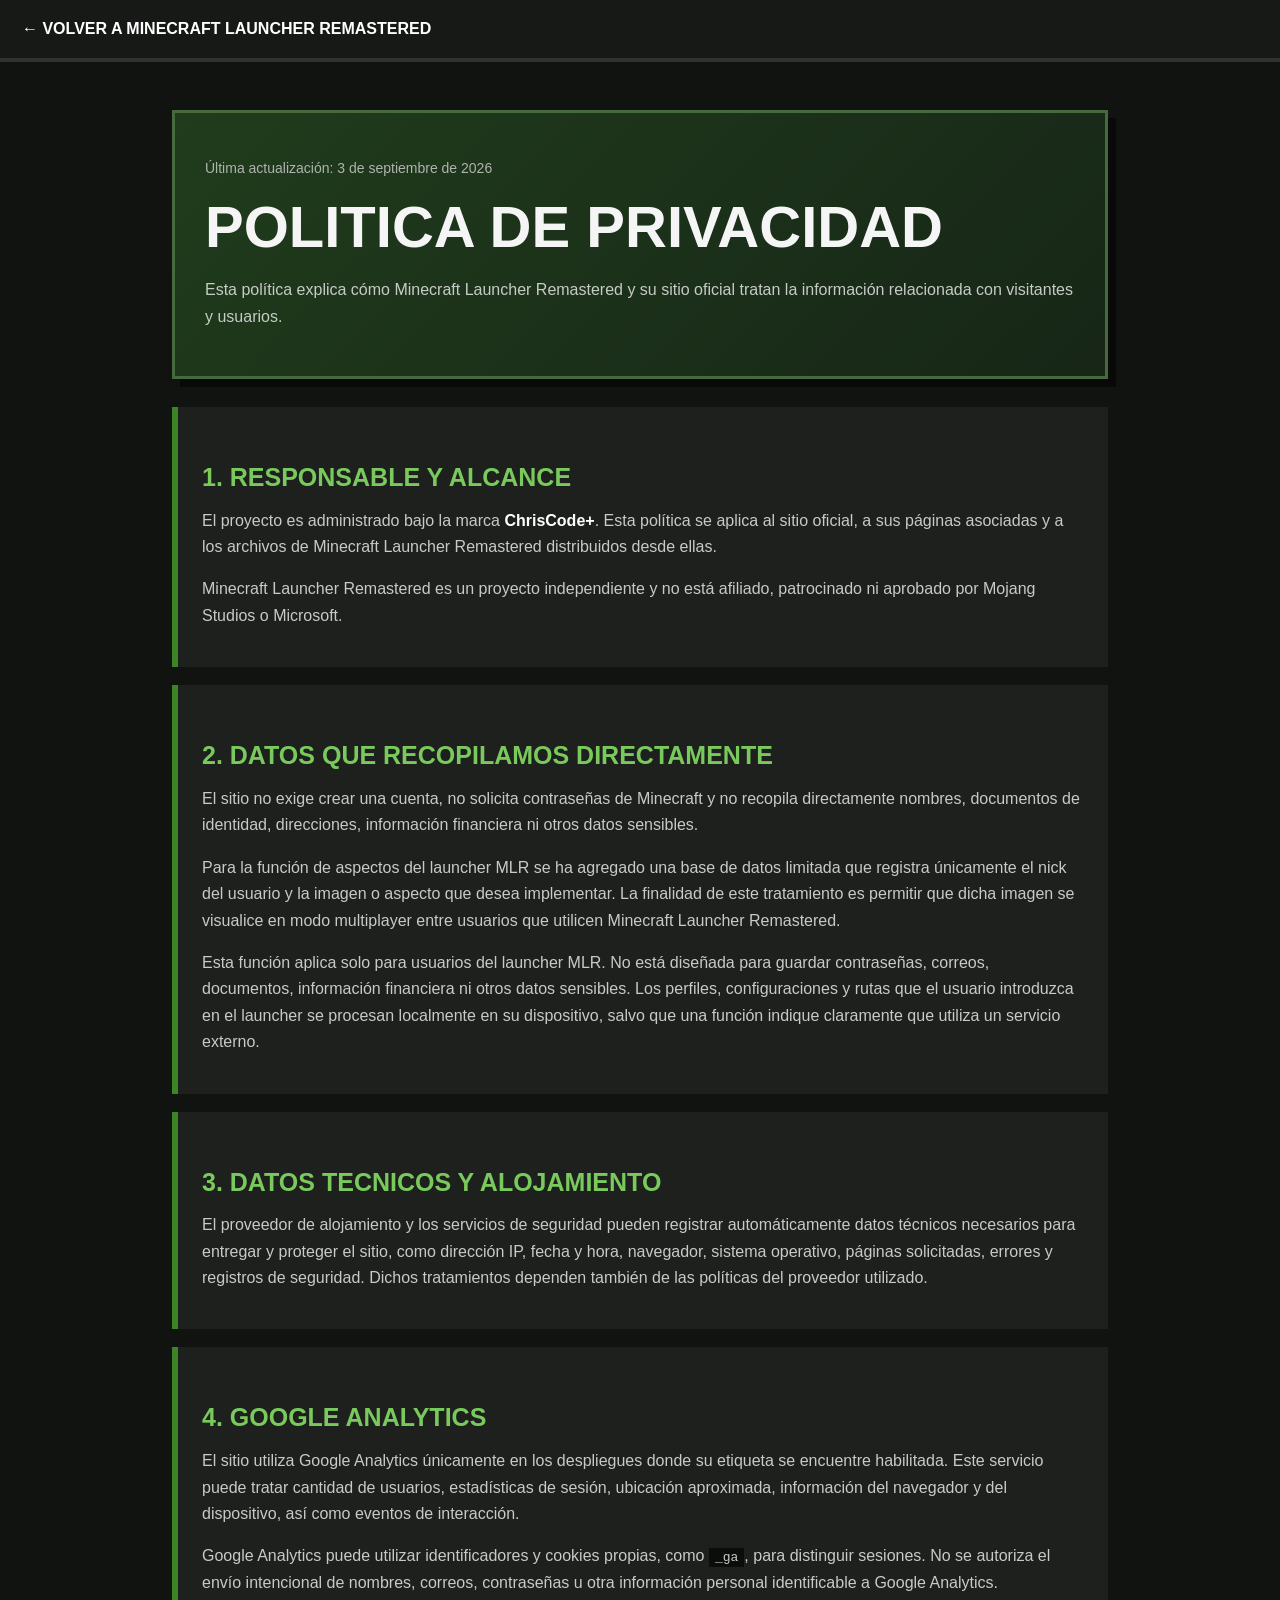
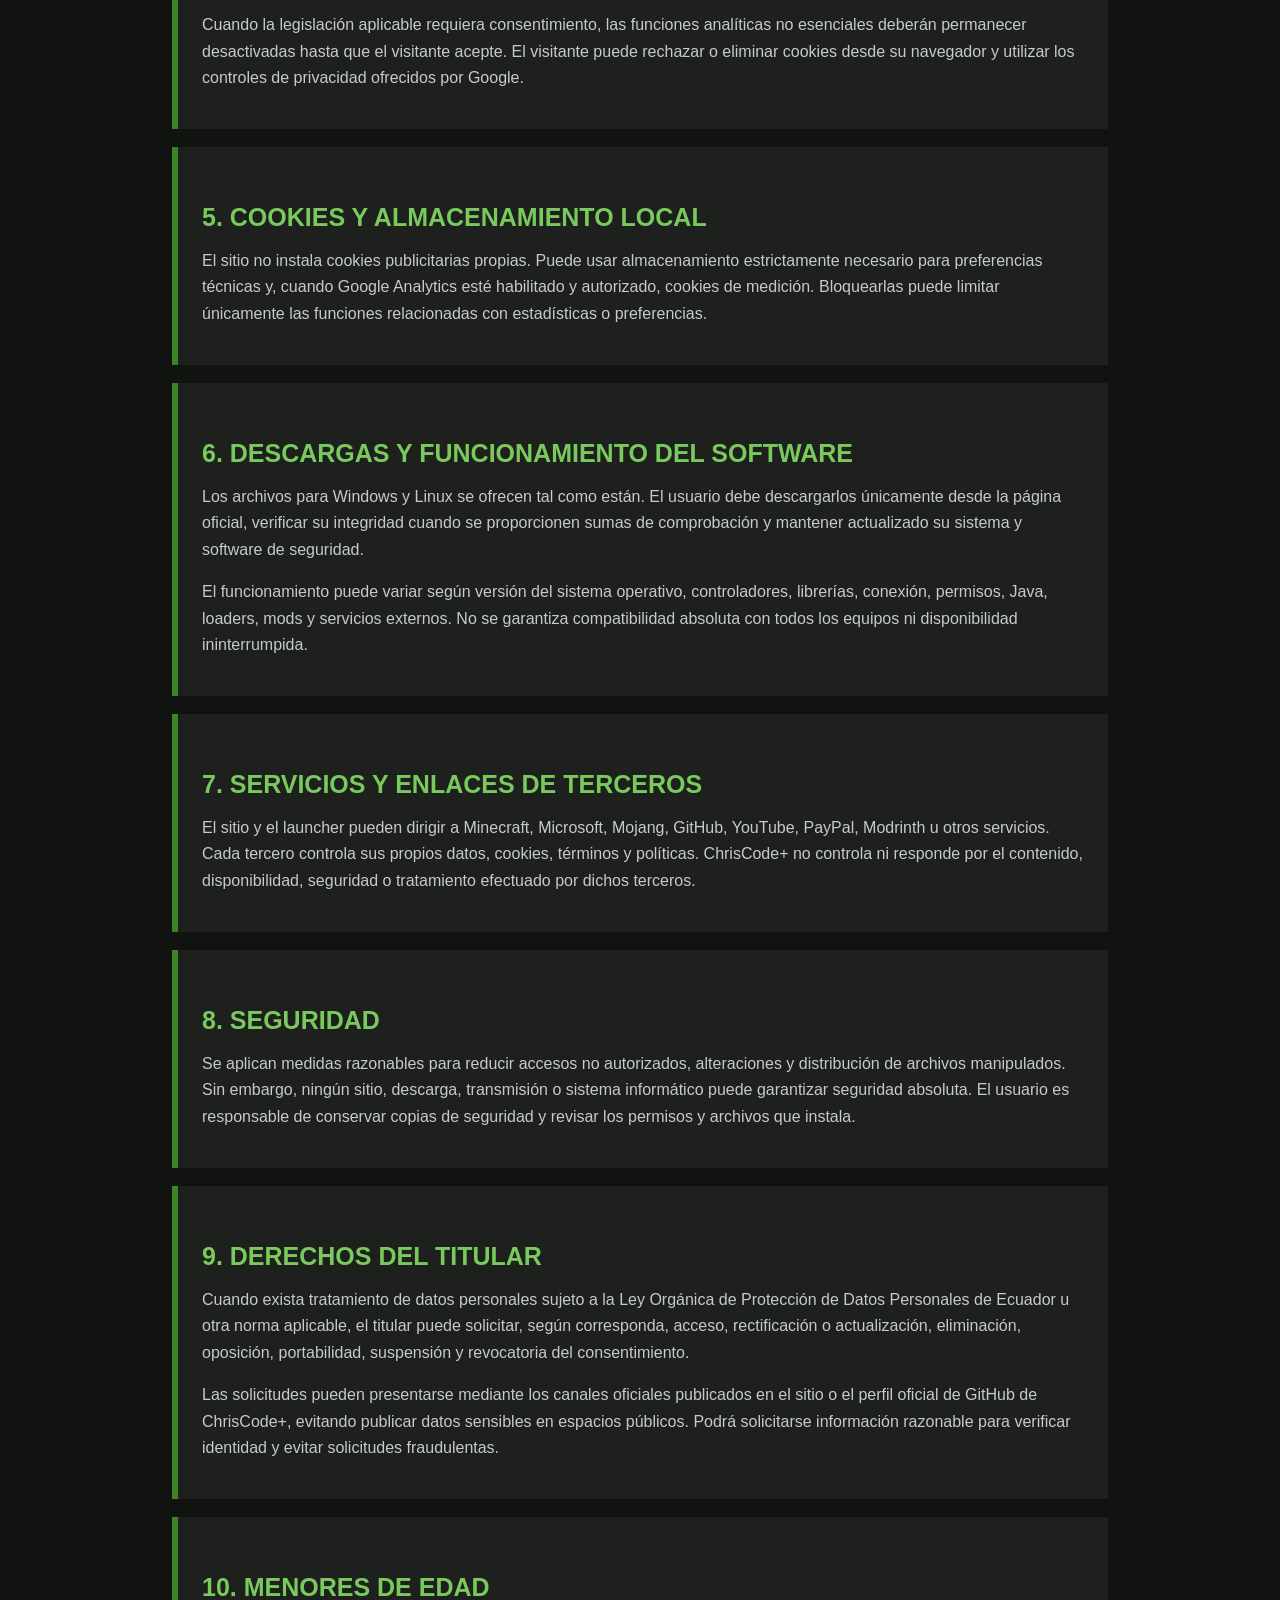
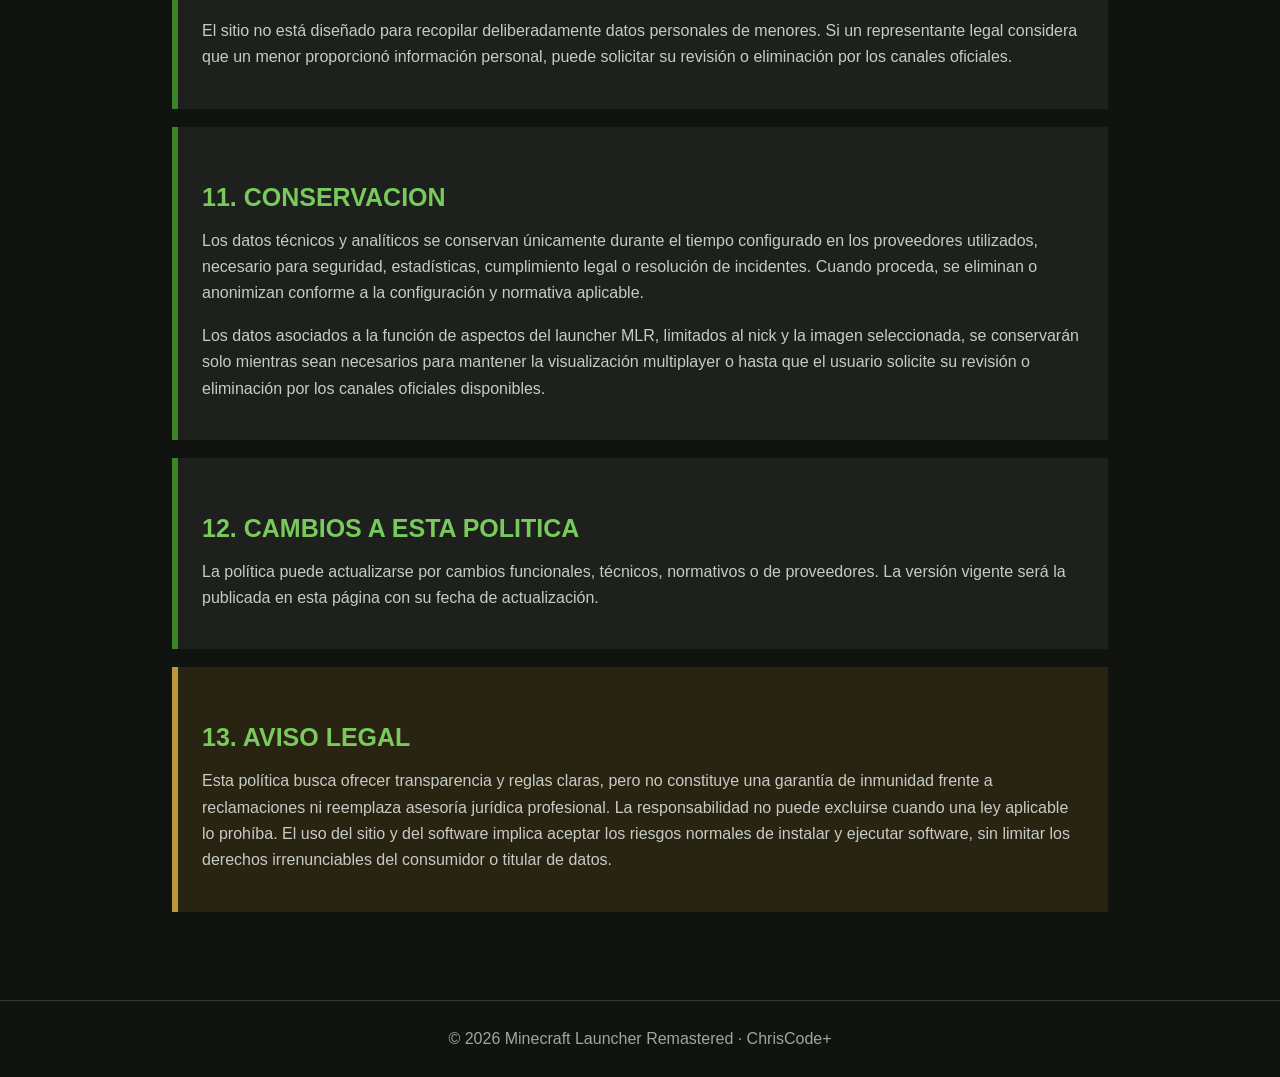
==== politica-privacidad.html @ 3b5d518c "1" ====
<!doctype html>
<html lang="es">
<head>
  <meta charset="utf-8">
  <meta name="viewport" content="width=device-width,initial-scale=1">
  <meta name="theme-color" content="#202120">
  <title>Política de Privacidad | Minecraft Launcher Remastered</title>
  <style>
    :root{--green:#3c8527;--green2:#52a535;--black:#111311;--panel:#1d201d;--text:#f5f5f5;--muted:#c7cbc7}
    *{box-sizing:border-box}
    body{margin:0;background:#111311;color:var(--text);font-family:Arial,Helvetica,sans-serif;line-height:1.65}
    header{position:sticky;top:0;z-index:2;background:#171917;border-bottom:4px solid #2f332f;padding:16px 22px}
    header a{color:#fff;text-decoration:none;font-weight:700}
    main{max-width:980px;margin:0 auto;padding:48px 22px 70px}
    .hero{background:linear-gradient(135deg,#203c1c,#172617);border:3px solid #466a3d;box-shadow:8px 8px 0 #080908;padding:30px;margin-bottom:28px}
    h1,h2{font-family:Arial,Helvetica,sans-serif;line-height:1.15}
    h1{margin:0 0 12px;font-size:clamp(32px,6vw,58px)}
    h2{margin:34px 0 10px;color:#79c95d;font-size:25px}
    p,li{color:var(--muted)}
    strong{color:#fff}
    section{background:var(--panel);border-left:6px solid var(--green);padding:22px 24px;margin:18px 0}
    a{color:#83d967}
    code{background:#0b0d0b;padding:2px 6px}
    .notice{border-color:#b99a38;background:#292412}
    .date{color:#aeb4ae;font-size:14px}
    footer{padding:25px;text-align:center;border-top:1px solid #363a36;color:#9fa59f}
  </style>
</head>
<body>
<header><a href="index.html">← VOLVER A MINECRAFT LAUNCHER REMASTERED</a></header>
<main>
  <div class="hero">
    <p class="date">Última actualización: 3 de septiembre de 2026</p>
    <h1>POLITICA DE PRIVACIDAD</h1>
    <p>Esta política explica cómo Minecraft Launcher Remastered y su sitio oficial tratan la información relacionada con visitantes y usuarios.</p>
  </div>

  <section>
    <h2>1. RESPONSABLE Y ALCANCE</h2>
    <p>El proyecto es administrado bajo la marca <strong>ChrisCode+</strong>. Esta política se aplica al sitio oficial, a sus páginas asociadas y a los archivos de Minecraft Launcher Remastered distribuidos desde ellas.</p>
    <p>Minecraft Launcher Remastered es un proyecto independiente y no está afiliado, patrocinado ni aprobado por Mojang Studios o Microsoft.</p>
  </section>

  <section>
    <h2>2. DATOS QUE RECOPILAMOS DIRECTAMENTE</h2>
    <p>El sitio no exige crear una cuenta, no solicita contraseñas de Minecraft y no recopila directamente nombres, documentos de identidad, direcciones, información financiera ni otros datos sensibles.</p>
    <p>Para la función de aspectos del launcher MLR se ha agregado una base de datos limitada que registra únicamente el nick del usuario y la imagen o aspecto que desea implementar. La finalidad de este tratamiento es permitir que dicha imagen se visualice en modo multiplayer entre usuarios que utilicen Minecraft Launcher Remastered.</p>
    <p>Esta función aplica solo para usuarios del launcher MLR. No está diseñada para guardar contraseñas, correos, documentos, información financiera ni otros datos sensibles. Los perfiles, configuraciones y rutas que el usuario introduzca en el launcher se procesan localmente en su dispositivo, salvo que una función indique claramente que utiliza un servicio externo.</p>
  </section>

  <section>
    <h2>3. DATOS TECNICOS Y ALOJAMIENTO</h2>
    <p>El proveedor de alojamiento y los servicios de seguridad pueden registrar automáticamente datos técnicos necesarios para entregar y proteger el sitio, como dirección IP, fecha y hora, navegador, sistema operativo, páginas solicitadas, errores y registros de seguridad. Dichos tratamientos dependen también de las políticas del proveedor utilizado.</p>
  </section>

  <section>
    <h2>4. GOOGLE ANALYTICS</h2>
    <p>El sitio utiliza Google Analytics únicamente en los despliegues donde su etiqueta se encuentre habilitada. Este servicio puede tratar cantidad de usuarios, estadísticas de sesión, ubicación aproximada, información del navegador y del dispositivo, así como eventos de interacción.</p>
    <p>Google Analytics puede utilizar identificadores y cookies propias, como <code>_ga</code>, para distinguir sesiones. No se autoriza el envío intencional de nombres, correos, contraseñas u otra información personal identificable a Google Analytics.</p>
    <p>Cuando la legislación aplicable requiera consentimiento, las funciones analíticas no esenciales deberán permanecer desactivadas hasta que el visitante acepte. El visitante puede rechazar o eliminar cookies desde su navegador y utilizar los controles de privacidad ofrecidos por Google.</p>
  </section>

  <section>
    <h2>5. COOKIES Y ALMACENAMIENTO LOCAL</h2>
    <p>El sitio no instala cookies publicitarias propias. Puede usar almacenamiento estrictamente necesario para preferencias técnicas y, cuando Google Analytics esté habilitado y autorizado, cookies de medición. Bloquearlas puede limitar únicamente las funciones relacionadas con estadísticas o preferencias.</p>
  </section>

  <section>
    <h2>6. DESCARGAS Y FUNCIONAMIENTO DEL SOFTWARE</h2>
    <p>Los archivos para Windows y Linux se ofrecen tal como están. El usuario debe descargarlos únicamente desde la página oficial, verificar su integridad cuando se proporcionen sumas de comprobación y mantener actualizado su sistema y software de seguridad.</p>
    <p>El funcionamiento puede variar según versión del sistema operativo, controladores, librerías, conexión, permisos, Java, loaders, mods y servicios externos. No se garantiza compatibilidad absoluta con todos los equipos ni disponibilidad ininterrumpida.</p>
  </section>

  <section>
    <h2>7. SERVICIOS Y ENLACES DE TERCEROS</h2>
    <p>El sitio y el launcher pueden dirigir a Minecraft, Microsoft, Mojang, GitHub, YouTube, PayPal, Modrinth u otros servicios. Cada tercero controla sus propios datos, cookies, términos y políticas. ChrisCode+ no controla ni responde por el contenido, disponibilidad, seguridad o tratamiento efectuado por dichos terceros.</p>
  </section>

  <section>
    <h2>8. SEGURIDAD</h2>
    <p>Se aplican medidas razonables para reducir accesos no autorizados, alteraciones y distribución de archivos manipulados. Sin embargo, ningún sitio, descarga, transmisión o sistema informático puede garantizar seguridad absoluta. El usuario es responsable de conservar copias de seguridad y revisar los permisos y archivos que instala.</p>
  </section>

  <section>
    <h2>9. DERECHOS DEL TITULAR</h2>
    <p>Cuando exista tratamiento de datos personales sujeto a la Ley Orgánica de Protección de Datos Personales de Ecuador u otra norma aplicable, el titular puede solicitar, según corresponda, acceso, rectificación o actualización, eliminación, oposición, portabilidad, suspensión y revocatoria del consentimiento.</p>
    <p>Las solicitudes pueden presentarse mediante los canales oficiales publicados en el sitio o el perfil oficial de GitHub de ChrisCode+, evitando publicar datos sensibles en espacios públicos. Podrá solicitarse información razonable para verificar identidad y evitar solicitudes fraudulentas.</p>
  </section>

  <section>
    <h2>10. MENORES DE EDAD</h2>
    <p>El sitio no está diseñado para recopilar deliberadamente datos personales de menores. Si un representante legal considera que un menor proporcionó información personal, puede solicitar su revisión o eliminación por los canales oficiales.</p>
  </section>

  <section>
    <h2>11. CONSERVACION</h2>
    <p>Los datos técnicos y analíticos se conservan únicamente durante el tiempo configurado en los proveedores utilizados, necesario para seguridad, estadísticas, cumplimiento legal o resolución de incidentes. Cuando proceda, se eliminan o anonimizan conforme a la configuración y normativa aplicable.</p>
    <p>Los datos asociados a la función de aspectos del launcher MLR, limitados al nick y la imagen seleccionada, se conservarán solo mientras sean necesarios para mantener la visualización multiplayer o hasta que el usuario solicite su revisión o eliminación por los canales oficiales disponibles.</p>
  </section>

  <section>
    <h2>12. CAMBIOS A ESTA POLITICA</h2>
    <p>La política puede actualizarse por cambios funcionales, técnicos, normativos o de proveedores. La versión vigente será la publicada en esta página con su fecha de actualización.</p>
  </section>

  <section class="notice">
    <h2>13. AVISO LEGAL</h2>
    <p>Esta política busca ofrecer transparencia y reglas claras, pero no constituye una garantía de inmunidad frente a reclamaciones ni reemplaza asesoría jurídica profesional. La responsabilidad no puede excluirse cuando una ley aplicable lo prohíba. El uso del sitio y del software implica aceptar los riesgos normales de instalar y ejecutar software, sin limitar los derechos irrenunciables del consumidor o titular de datos.</p>
  </section>
</main>
<footer>© 2026 Minecraft Launcher Remastered · ChrisCode+</footer>
</body>
</html>
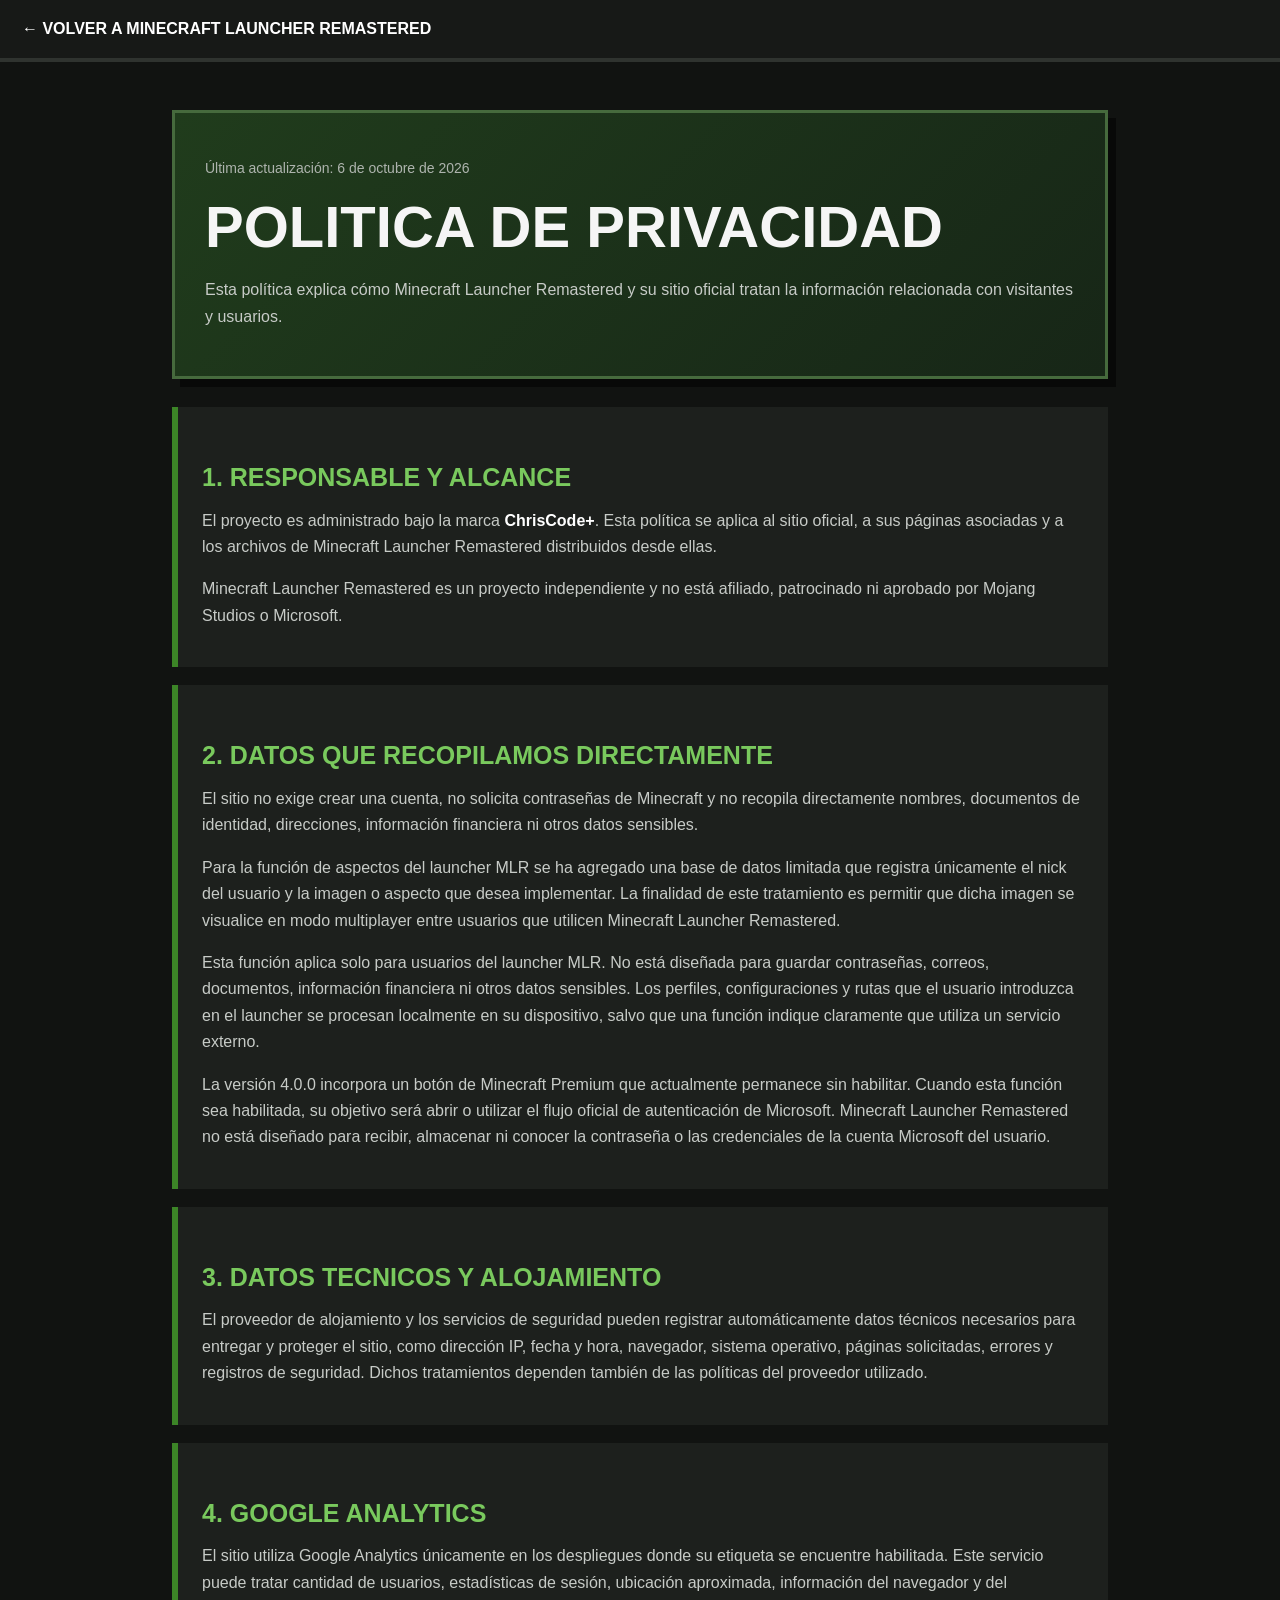
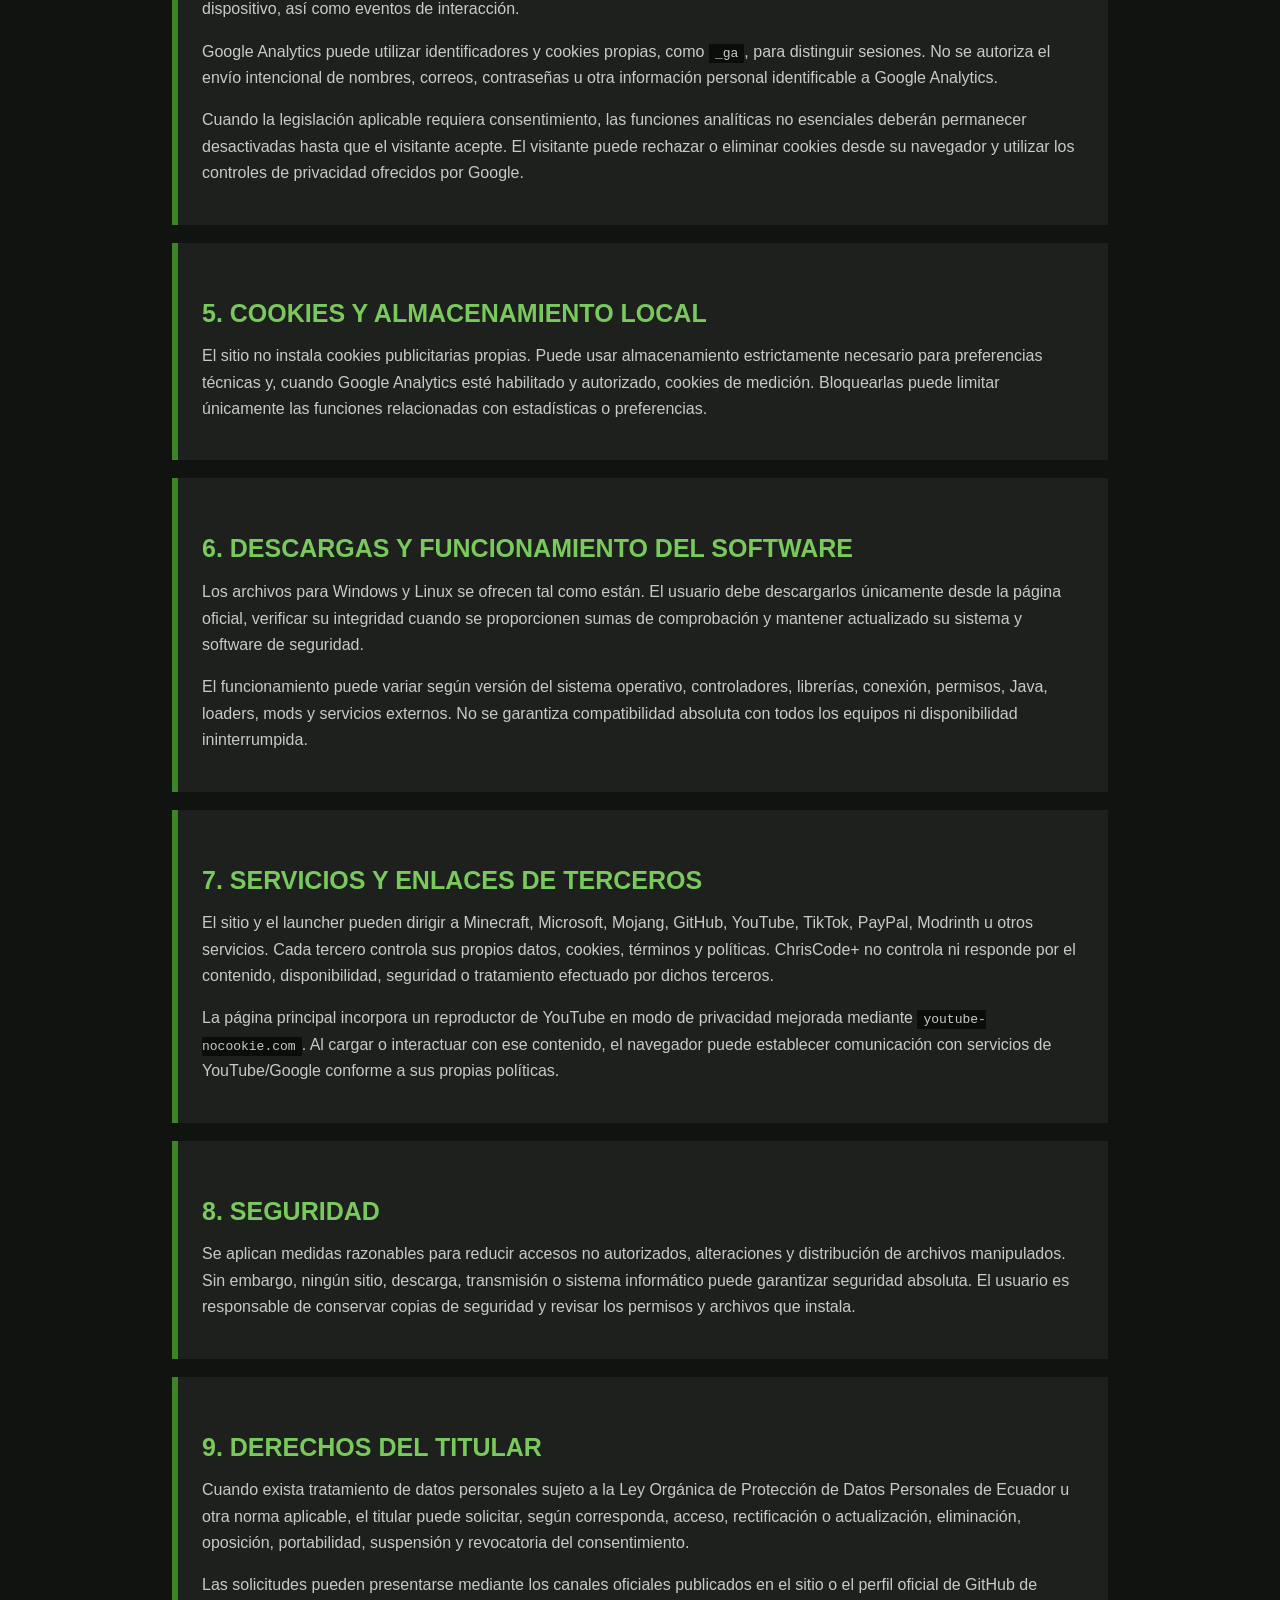
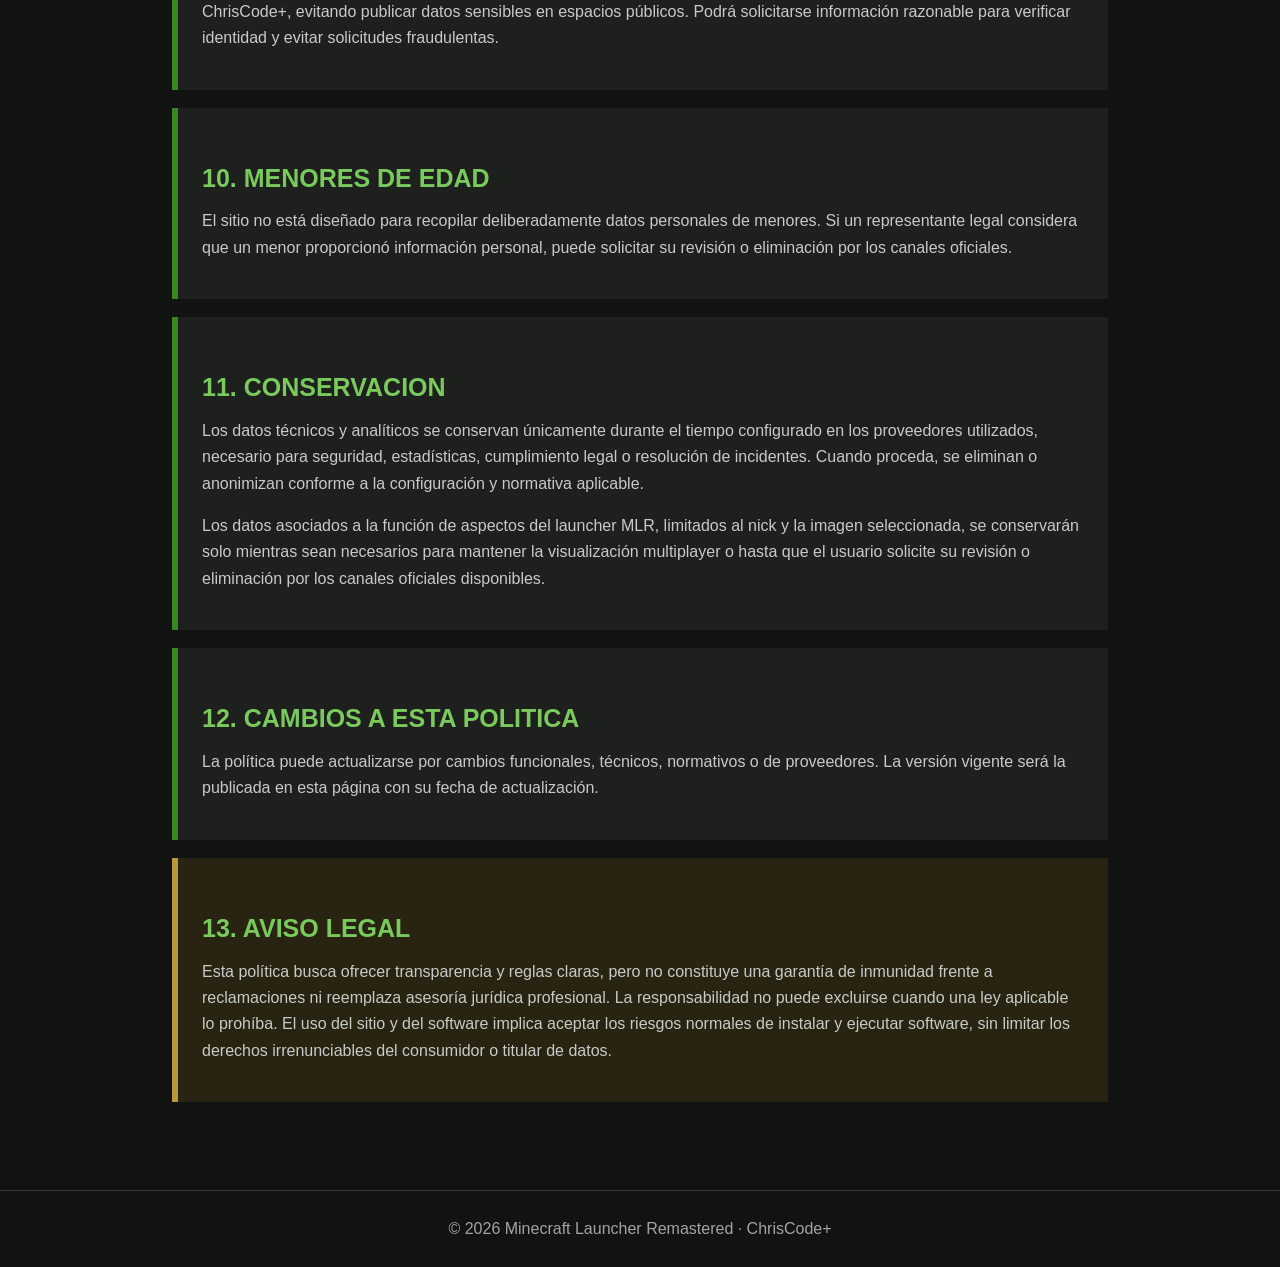
==== commit 74bf47e2: "4.0.0" ====
--- a/politica-privacidad.html
+++ b/politica-privacidad.html
@@ -30,7 +30,7 @@
 <header><a href="index.html">← VOLVER A MINECRAFT LAUNCHER REMASTERED</a></header>
 <main>
   <div class="hero">
-    <p class="date">Última actualización: 3 de septiembre de 2026</p>
+    <p class="date">Última actualización: 6 de octubre de 2026</p>
     <h1>POLITICA DE PRIVACIDAD</h1>
     <p>Esta política explica cómo Minecraft Launcher Remastered y su sitio oficial tratan la información relacionada con visitantes y usuarios.</p>
   </div>
@@ -46,6 +46,7 @@
     <p>El sitio no exige crear una cuenta, no solicita contraseñas de Minecraft y no recopila directamente nombres, documentos de identidad, direcciones, información financiera ni otros datos sensibles.</p>
     <p>Para la función de aspectos del launcher MLR se ha agregado una base de datos limitada que registra únicamente el nick del usuario y la imagen o aspecto que desea implementar. La finalidad de este tratamiento es permitir que dicha imagen se visualice en modo multiplayer entre usuarios que utilicen Minecraft Launcher Remastered.</p>
     <p>Esta función aplica solo para usuarios del launcher MLR. No está diseñada para guardar contraseñas, correos, documentos, información financiera ni otros datos sensibles. Los perfiles, configuraciones y rutas que el usuario introduzca en el launcher se procesan localmente en su dispositivo, salvo que una función indique claramente que utiliza un servicio externo.</p>
+    <p>La versión 4.0.0 incorpora un botón de Minecraft Premium que actualmente permanece sin habilitar. Cuando esta función sea habilitada, su objetivo será abrir o utilizar el flujo oficial de autenticación de Microsoft. Minecraft Launcher Remastered no está diseñado para recibir, almacenar ni conocer la contraseña o las credenciales de la cuenta Microsoft del usuario.</p>
   </section>
 
   <section>
@@ -73,7 +74,8 @@
 
   <section>
     <h2>7. SERVICIOS Y ENLACES DE TERCEROS</h2>
-    <p>El sitio y el launcher pueden dirigir a Minecraft, Microsoft, Mojang, GitHub, YouTube, PayPal, Modrinth u otros servicios. Cada tercero controla sus propios datos, cookies, términos y políticas. ChrisCode+ no controla ni responde por el contenido, disponibilidad, seguridad o tratamiento efectuado por dichos terceros.</p>
+    <p>El sitio y el launcher pueden dirigir a Minecraft, Microsoft, Mojang, GitHub, YouTube, TikTok, PayPal, Modrinth u otros servicios. Cada tercero controla sus propios datos, cookies, términos y políticas. ChrisCode+ no controla ni responde por el contenido, disponibilidad, seguridad o tratamiento efectuado por dichos terceros.</p>
+    <p>La página principal incorpora un reproductor de YouTube en modo de privacidad mejorada mediante <code>youtube-nocookie.com</code>. Al cargar o interactuar con ese contenido, el navegador puede establecer comunicación con servicios de YouTube/Google conforme a sus propias políticas.</p>
   </section>
 
   <section>
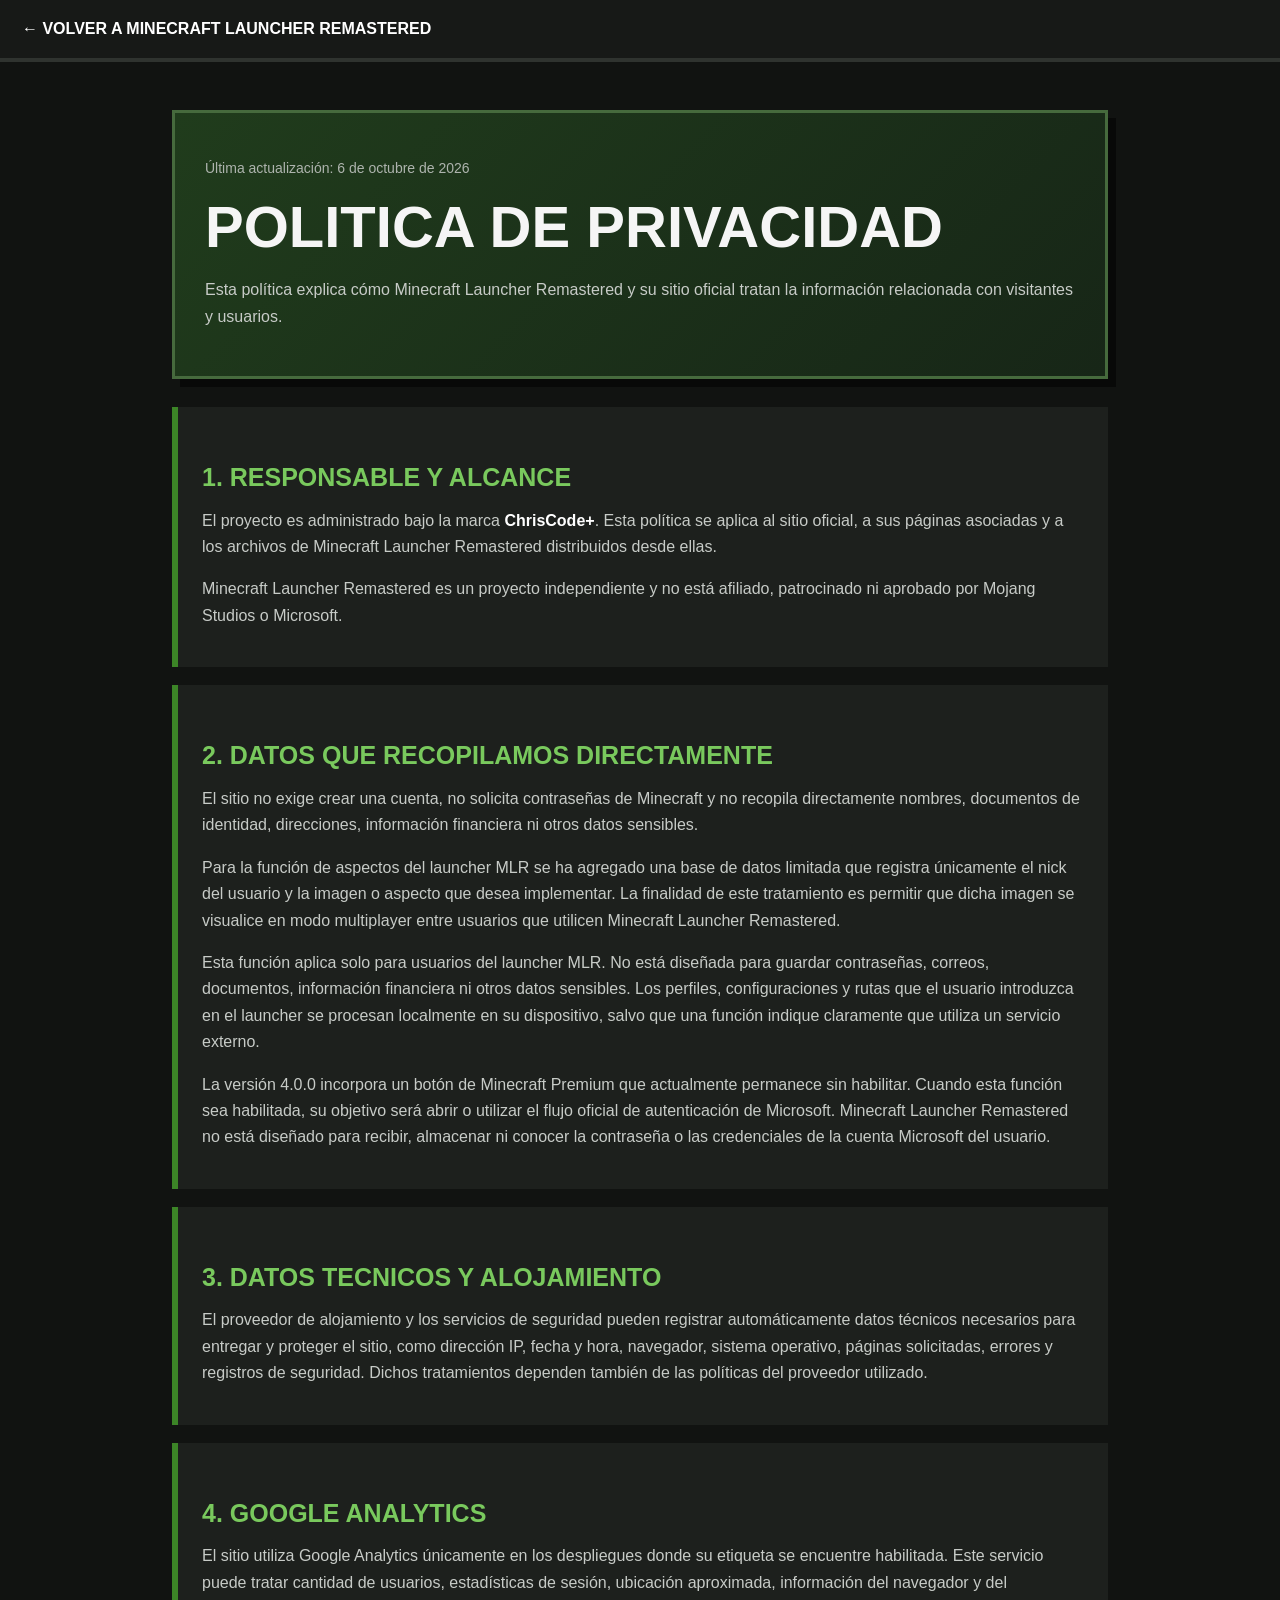
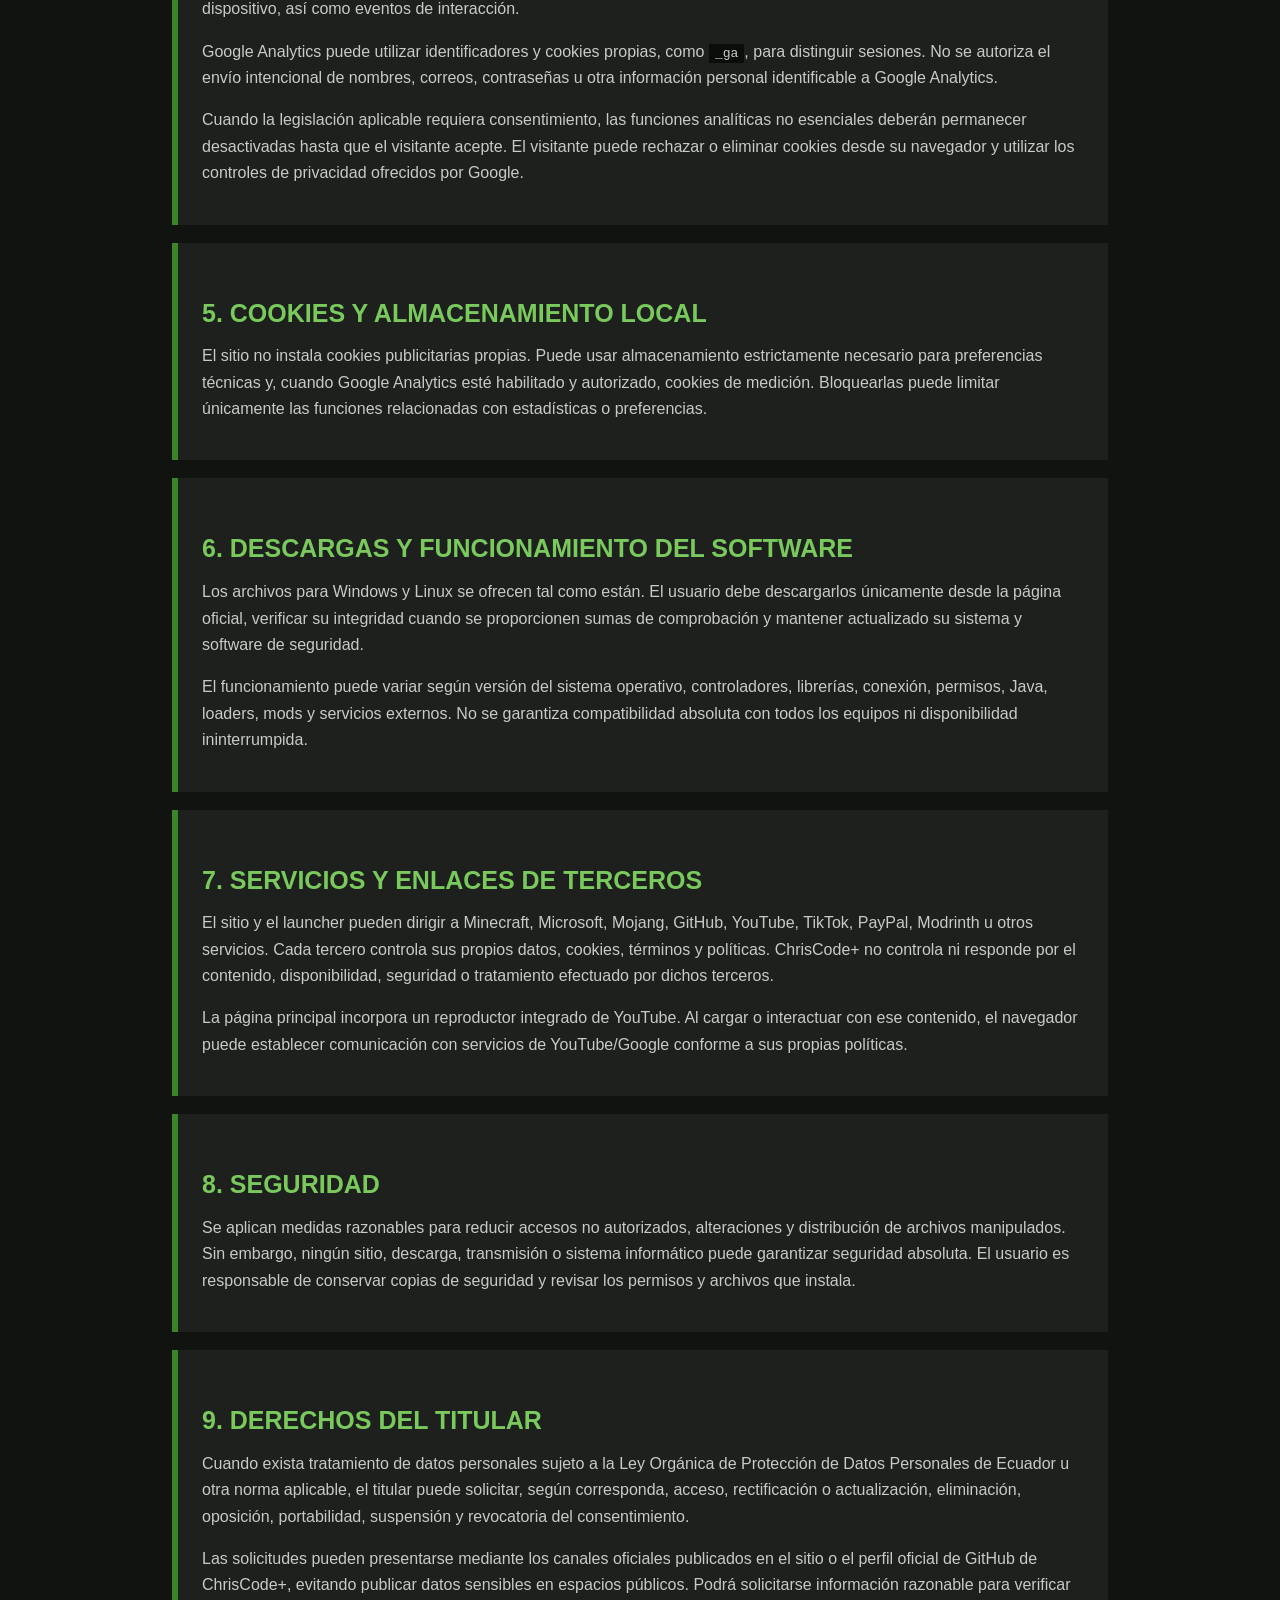
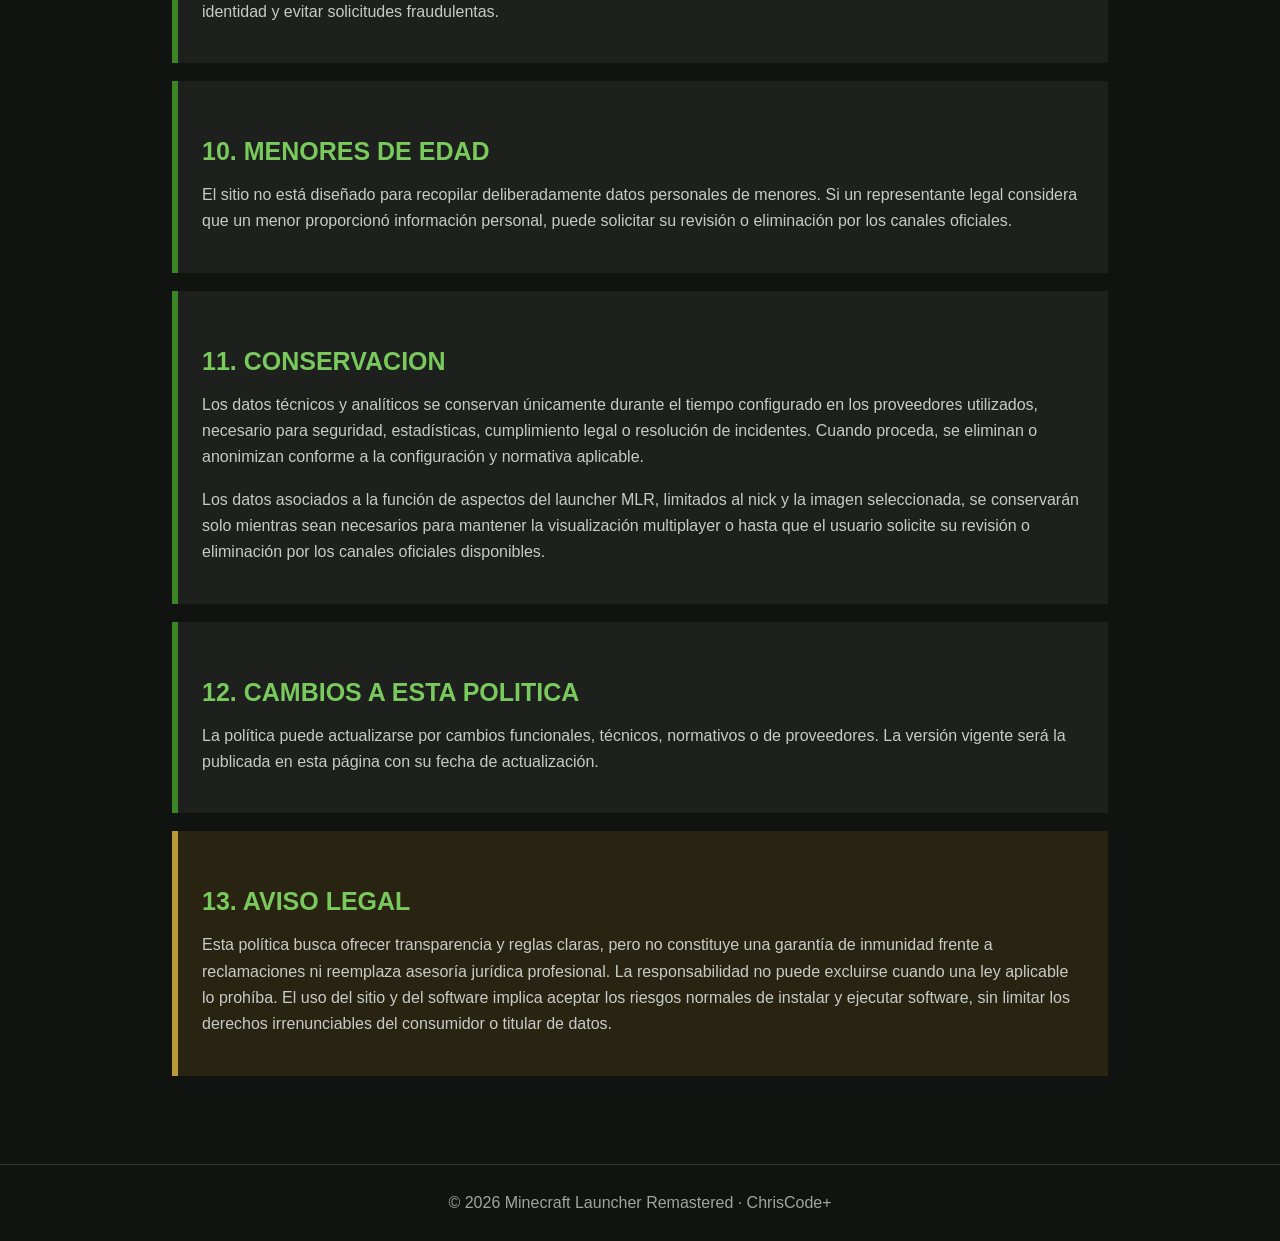
==== commit 5e136f8d: "4.1.0" ====
--- a/politica-privacidad.html
+++ b/politica-privacidad.html
@@ -24,6 +24,16 @@
     .notice{border-color:#b99a38;background:#292412}
     .date{color:#aeb4ae;font-size:14px}
     footer{padding:25px;text-align:center;border-top:1px solid #363a36;color:#9fa59f}
+    @media(max-width:700px){
+      header{padding:13px 15px;font-size:13px}
+      main{padding:28px 13px 48px}
+      .hero{padding:22px 17px;margin-bottom:22px;box-shadow:5px 5px 0 #080908}
+      h1{font-size:clamp(30px,10vw,44px)}
+      h2{margin-top:26px;font-size:21px}
+      section{padding:17px 16px;margin:14px 0;border-left-width:4px}
+      p,li{font-size:14px}
+      footer{padding:20px 13px;font-size:12px}
+    }
   </style>
 </head>
 <body>
@@ -75,7 +85,7 @@
   <section>
     <h2>7. SERVICIOS Y ENLACES DE TERCEROS</h2>
     <p>El sitio y el launcher pueden dirigir a Minecraft, Microsoft, Mojang, GitHub, YouTube, TikTok, PayPal, Modrinth u otros servicios. Cada tercero controla sus propios datos, cookies, términos y políticas. ChrisCode+ no controla ni responde por el contenido, disponibilidad, seguridad o tratamiento efectuado por dichos terceros.</p>
-    <p>La página principal incorpora un reproductor de YouTube en modo de privacidad mejorada mediante <code>youtube-nocookie.com</code>. Al cargar o interactuar con ese contenido, el navegador puede establecer comunicación con servicios de YouTube/Google conforme a sus propias políticas.</p>
+    <p>La página principal incorpora un reproductor integrado de YouTube. Al cargar o interactuar con ese contenido, el navegador puede establecer comunicación con servicios de YouTube/Google conforme a sus propias políticas.</p>
   </section>
 
   <section>
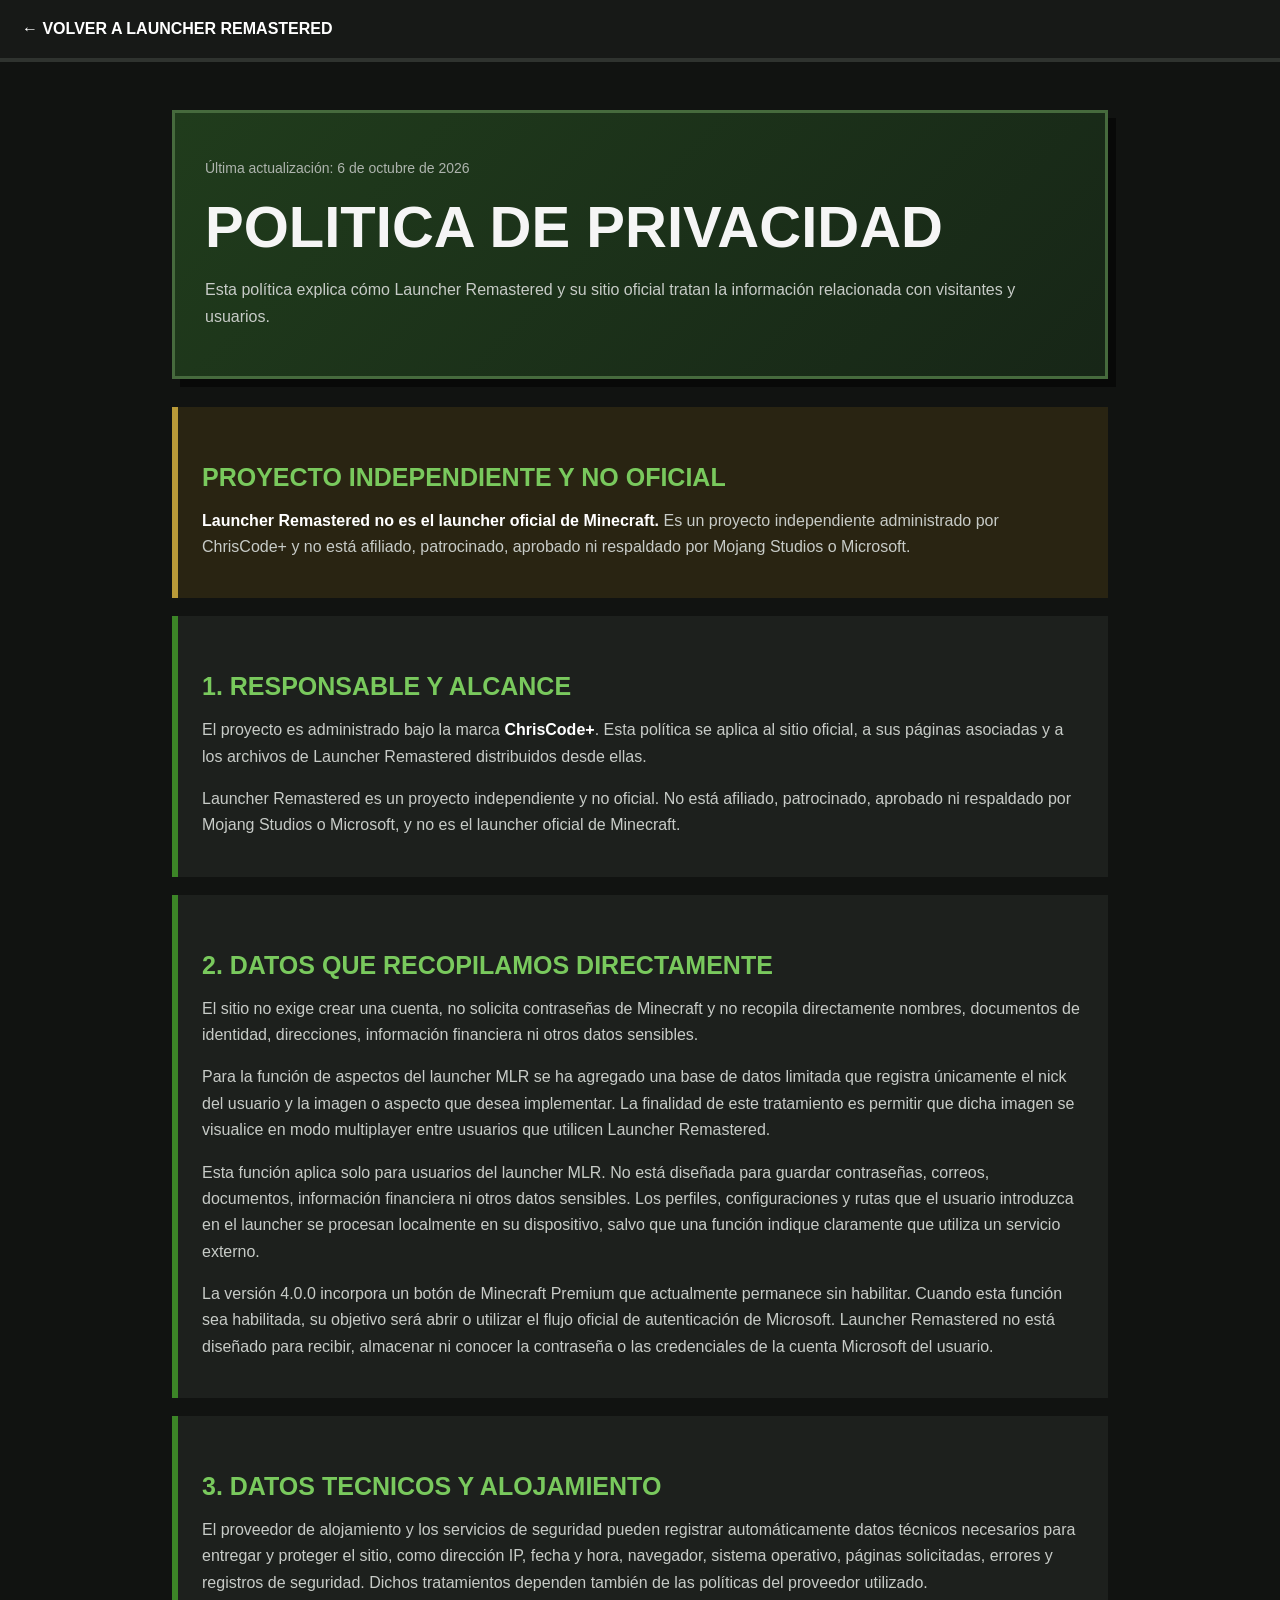
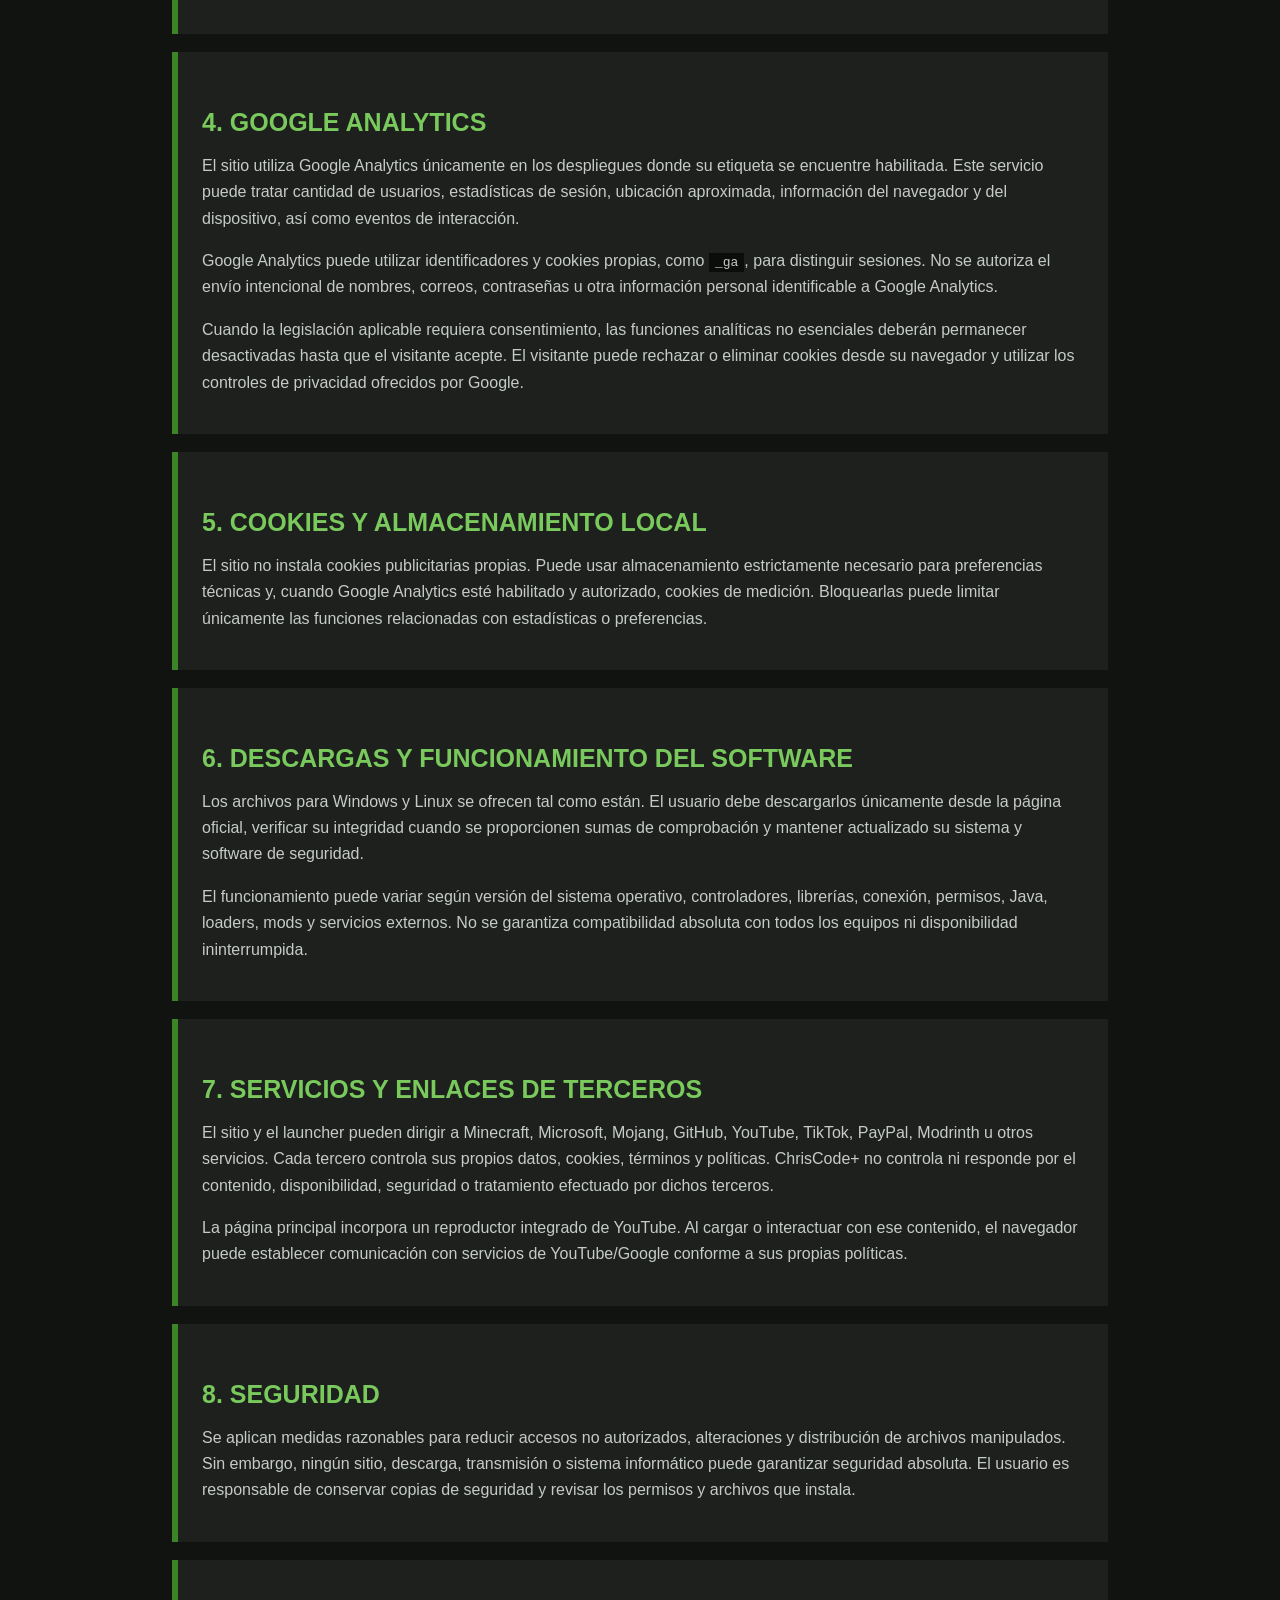
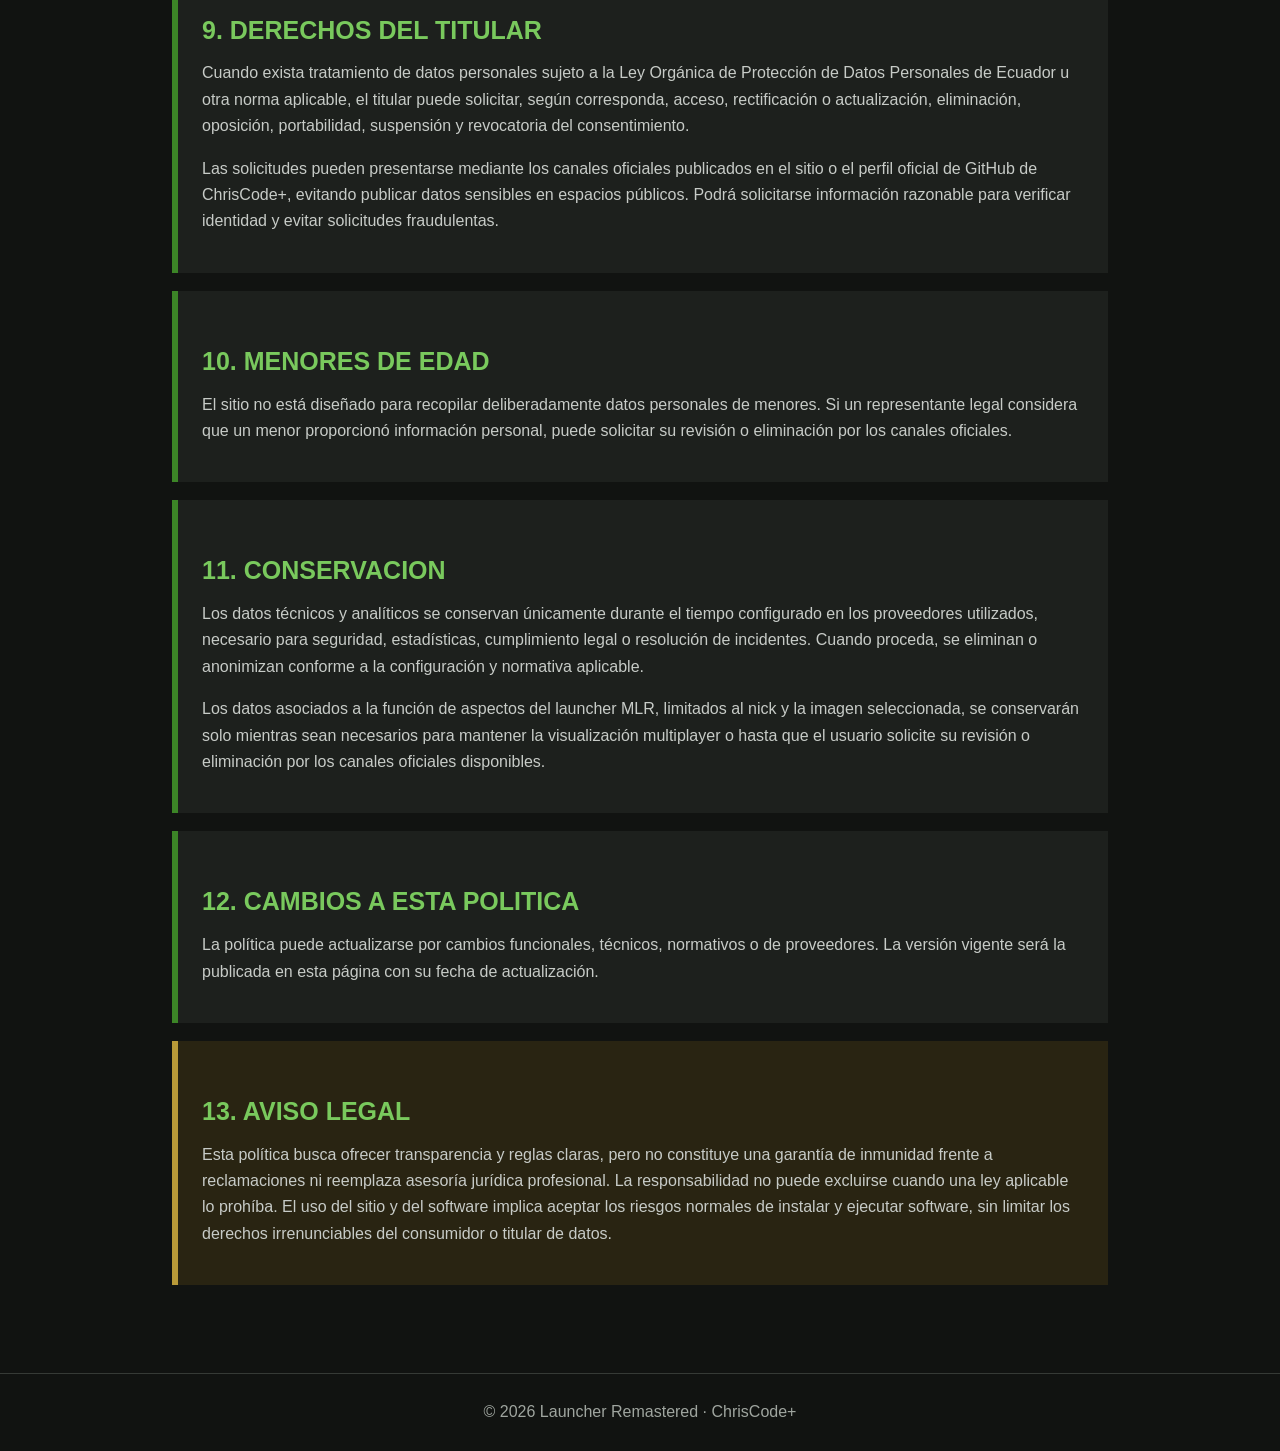
==== commit 571b7ef2: "4.1.1" ====
--- a/politica-privacidad.html
+++ b/politica-privacidad.html
@@ -4,7 +4,7 @@
   <meta charset="utf-8">
   <meta name="viewport" content="width=device-width,initial-scale=1">
   <meta name="theme-color" content="#202120">
-  <title>Política de Privacidad | Minecraft Launcher Remastered</title>
+  <title>Política de Privacidad | Launcher Remastered</title>
   <style>
     :root{--green:#3c8527;--green2:#52a535;--black:#111311;--panel:#1d201d;--text:#f5f5f5;--muted:#c7cbc7}
     *{box-sizing:border-box}
@@ -37,26 +37,31 @@
   </style>
 </head>
 <body>
-<header><a href="index.html">← VOLVER A MINECRAFT LAUNCHER REMASTERED</a></header>
+<header><a href="index.html">← VOLVER A LAUNCHER REMASTERED</a></header>
 <main>
   <div class="hero">
     <p class="date">Última actualización: 6 de octubre de 2026</p>
     <h1>POLITICA DE PRIVACIDAD</h1>
-    <p>Esta política explica cómo Minecraft Launcher Remastered y su sitio oficial tratan la información relacionada con visitantes y usuarios.</p>
+    <p>Esta política explica cómo Launcher Remastered y su sitio oficial tratan la información relacionada con visitantes y usuarios.</p>
   </div>
+
+  <section class="notice">
+    <h2>PROYECTO INDEPENDIENTE Y NO OFICIAL</h2>
+    <p><strong>Launcher Remastered no es el launcher oficial de Minecraft.</strong> Es un proyecto independiente administrado por ChrisCode+ y no está afiliado, patrocinado, aprobado ni respaldado por Mojang Studios o Microsoft.</p>
+  </section>
 
   <section>
     <h2>1. RESPONSABLE Y ALCANCE</h2>
-    <p>El proyecto es administrado bajo la marca <strong>ChrisCode+</strong>. Esta política se aplica al sitio oficial, a sus páginas asociadas y a los archivos de Minecraft Launcher Remastered distribuidos desde ellas.</p>
-    <p>Minecraft Launcher Remastered es un proyecto independiente y no está afiliado, patrocinado ni aprobado por Mojang Studios o Microsoft.</p>
+    <p>El proyecto es administrado bajo la marca <strong>ChrisCode+</strong>. Esta política se aplica al sitio oficial, a sus páginas asociadas y a los archivos de Launcher Remastered distribuidos desde ellas.</p>
+    <p>Launcher Remastered es un proyecto independiente y no oficial. No está afiliado, patrocinado, aprobado ni respaldado por Mojang Studios o Microsoft, y no es el launcher oficial de Minecraft.</p>
   </section>
 
   <section>
     <h2>2. DATOS QUE RECOPILAMOS DIRECTAMENTE</h2>
     <p>El sitio no exige crear una cuenta, no solicita contraseñas de Minecraft y no recopila directamente nombres, documentos de identidad, direcciones, información financiera ni otros datos sensibles.</p>
-    <p>Para la función de aspectos del launcher MLR se ha agregado una base de datos limitada que registra únicamente el nick del usuario y la imagen o aspecto que desea implementar. La finalidad de este tratamiento es permitir que dicha imagen se visualice en modo multiplayer entre usuarios que utilicen Minecraft Launcher Remastered.</p>
+    <p>Para la función de aspectos del launcher MLR se ha agregado una base de datos limitada que registra únicamente el nick del usuario y la imagen o aspecto que desea implementar. La finalidad de este tratamiento es permitir que dicha imagen se visualice en modo multiplayer entre usuarios que utilicen Launcher Remastered.</p>
     <p>Esta función aplica solo para usuarios del launcher MLR. No está diseñada para guardar contraseñas, correos, documentos, información financiera ni otros datos sensibles. Los perfiles, configuraciones y rutas que el usuario introduzca en el launcher se procesan localmente en su dispositivo, salvo que una función indique claramente que utiliza un servicio externo.</p>
-    <p>La versión 4.0.0 incorpora un botón de Minecraft Premium que actualmente permanece sin habilitar. Cuando esta función sea habilitada, su objetivo será abrir o utilizar el flujo oficial de autenticación de Microsoft. Minecraft Launcher Remastered no está diseñado para recibir, almacenar ni conocer la contraseña o las credenciales de la cuenta Microsoft del usuario.</p>
+    <p>La versión 4.0.0 incorpora un botón de Minecraft Premium que actualmente permanece sin habilitar. Cuando esta función sea habilitada, su objetivo será abrir o utilizar el flujo oficial de autenticación de Microsoft. Launcher Remastered no está diseñado para recibir, almacenar ni conocer la contraseña o las credenciales de la cuenta Microsoft del usuario.</p>
   </section>
 
   <section>
@@ -120,6 +125,6 @@
     <p>Esta política busca ofrecer transparencia y reglas claras, pero no constituye una garantía de inmunidad frente a reclamaciones ni reemplaza asesoría jurídica profesional. La responsabilidad no puede excluirse cuando una ley aplicable lo prohíba. El uso del sitio y del software implica aceptar los riesgos normales de instalar y ejecutar software, sin limitar los derechos irrenunciables del consumidor o titular de datos.</p>
   </section>
 </main>
-<footer>© 2026 Minecraft Launcher Remastered · ChrisCode+</footer>
+<footer>© 2026 Launcher Remastered · ChrisCode+</footer>
 </body>
 </html>
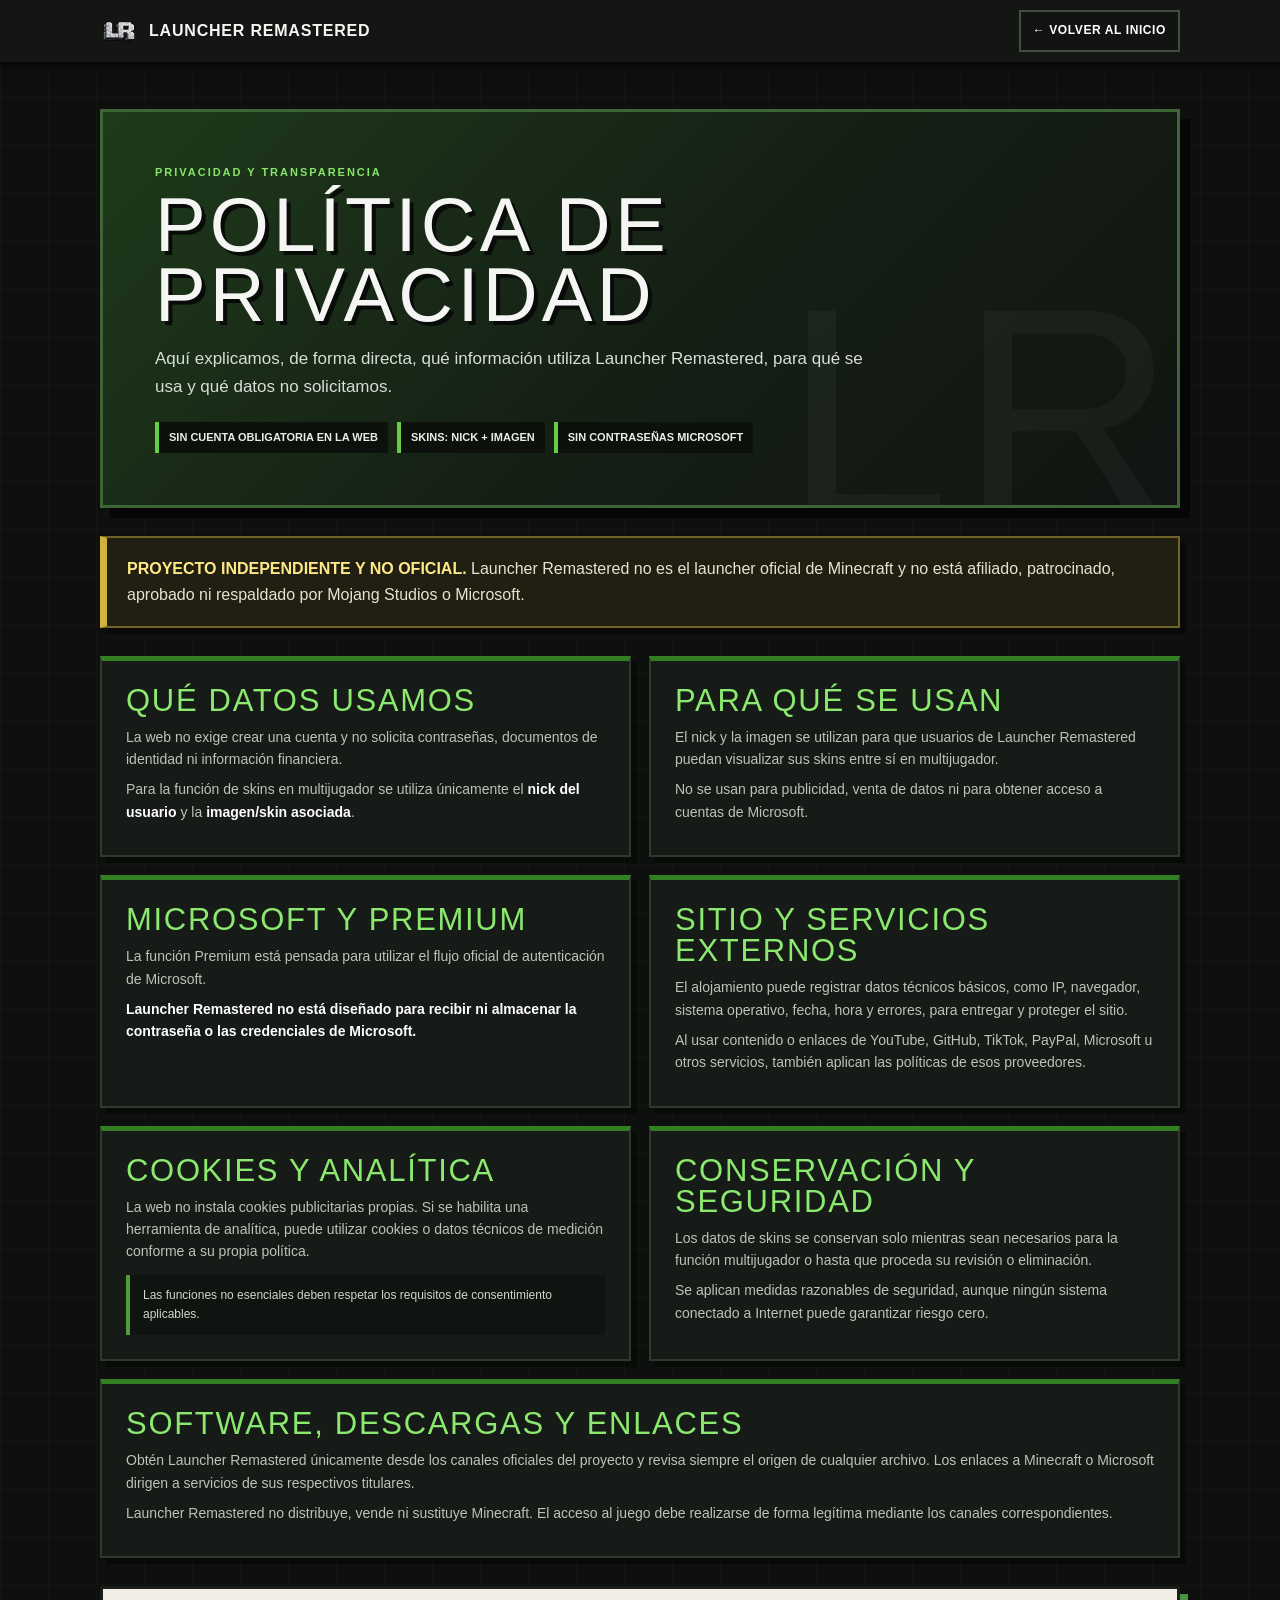
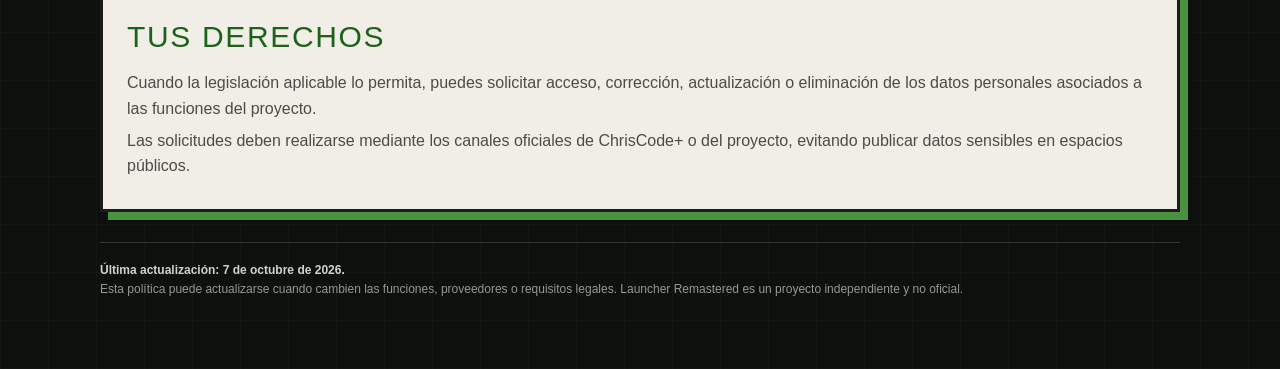
==== commit 63c6000d: "4.1.2" ====
--- a/politica-privacidad.html
+++ b/politica-privacidad.html
@@ -3,128 +3,143 @@
 <head>
   <meta charset="utf-8">
   <meta name="viewport" content="width=device-width,initial-scale=1">
-  <meta name="theme-color" content="#202120">
+  <meta name="theme-color" content="#171917">
   <title>Política de Privacidad | Launcher Remastered</title>
-  <style>
-    :root{--green:#3c8527;--green2:#52a535;--black:#111311;--panel:#1d201d;--text:#f5f5f5;--muted:#c7cbc7}
+  <meta name="description" content="Política de privacidad de Launcher Remastered, proyecto independiente y no oficial.">
+  <link rel="icon" type="image/png" sizes="256x256" href="assets/lr-tab-icon.png?v=2">
+  <link rel="shortcut icon" href="favicon.ico?v=2">  <link rel="apple-touch-icon" href="assets/lr-tab-icon.png?v=2">
+<style>
+    :root{
+      --bg:#0d100d;--panel:#171b17;--panel2:#1e231e;--ink:#f5f6f3;--muted:#bcc3ba;
+      --green:#65cf43;--green2:#338023;--line:#313831;--cream:#f1ede7;--dark:#0a0c0a;
+      --display:Impact,"Arial Black",Haettenschweiler,sans-serif;
+      --body:"Segoe UI",Arial,Helvetica,sans-serif
+    }
     *{box-sizing:border-box}
-    body{margin:0;background:#111311;color:var(--text);font-family:Arial,Helvetica,sans-serif;line-height:1.65}
-    header{position:sticky;top:0;z-index:2;background:#171917;border-bottom:4px solid #2f332f;padding:16px 22px}
-    header a{color:#fff;text-decoration:none;font-weight:700}
-    main{max-width:980px;margin:0 auto;padding:48px 22px 70px}
-    .hero{background:linear-gradient(135deg,#203c1c,#172617);border:3px solid #466a3d;box-shadow:8px 8px 0 #080908;padding:30px;margin-bottom:28px}
-    h1,h2{font-family:Arial,Helvetica,sans-serif;line-height:1.15}
-    h1{margin:0 0 12px;font-size:clamp(32px,6vw,58px)}
-    h2{margin:34px 0 10px;color:#79c95d;font-size:25px}
-    p,li{color:var(--muted)}
-    strong{color:#fff}
-    section{background:var(--panel);border-left:6px solid var(--green);padding:22px 24px;margin:18px 0}
-    a{color:#83d967}
-    code{background:#0b0d0b;padding:2px 6px}
-    .notice{border-color:#b99a38;background:#292412}
-    .date{color:#aeb4ae;font-size:14px}
-    footer{padding:25px;text-align:center;border-top:1px solid #363a36;color:#9fa59f}
-    @media(max-width:700px){
-      header{padding:13px 15px;font-size:13px}
-      main{padding:28px 13px 48px}
-      .hero{padding:22px 17px;margin-bottom:22px;box-shadow:5px 5px 0 #080908}
-      h1{font-size:clamp(30px,10vw,44px)}
-      h2{margin-top:26px;font-size:21px}
-      section{padding:17px 16px;margin:14px 0;border-left-width:4px}
-      p,li{font-size:14px}
-      footer{padding:20px 13px;font-size:12px}
+    html{scroll-behavior:smooth}
+    body{margin:0;background:
+      linear-gradient(rgba(255,255,255,.018) 1px,transparent 1px),
+      linear-gradient(90deg,rgba(255,255,255,.018) 1px,transparent 1px),
+      var(--bg);background-size:48px 48px;color:var(--ink);font-family:var(--body);line-height:1.6}
+    a{color:inherit}
+    .topbar{position:sticky;top:0;z-index:10;background:rgba(20,23,20,.97);border-bottom:3px solid #070907;box-shadow:0 4px 14px rgba(0,0,0,.35)}
+    .topbar-inner{width:min(1080px,calc(100% - 32px));height:62px;margin:auto;display:flex;align-items:center;justify-content:space-between;gap:16px}
+    .brand{display:flex;align-items:center;gap:11px;text-decoration:none;font-weight:900;letter-spacing:.05em}
+    .brand img{width:38px;height:38px;object-fit:contain}
+    .back{padding:9px 12px;border:2px solid #454b45;background:#111411;color:#fff;text-decoration:none;font-size:12px;font-weight:900;letter-spacing:.05em}
+    .back:hover{border-color:var(--green);color:#a7f18f}
+    main{width:min(1080px,calc(100% - 32px));margin:auto;padding:44px 0 70px}
+    .hero{position:relative;overflow:hidden;padding:clamp(28px,5vw,52px);background:linear-gradient(135deg,#1e3a1a 0%,#152015 52%,#111411 100%);border:3px solid #3e6535;box-shadow:10px 10px 0 #050605}
+    .hero::after{content:"LR";position:absolute;right:-8px;bottom:-58px;color:rgba(255,255,255,.035);font:400 clamp(150px,24vw,300px)/1 var(--display);letter-spacing:.03em;pointer-events:none}
+    .eyebrow{margin:0 0 8px;color:#87e56a;font-size:11px;font-weight:900;letter-spacing:.18em}
+    h1,h2{font-family:var(--display);font-weight:400;letter-spacing:.055em}
+    h1{max-width:760px;margin:0;font-size:clamp(42px,7vw,76px);line-height:.92;text-shadow:4px 4px 0 #090b09}
+    .hero-lead{max-width:720px;margin:16px 0 0;color:#d8ddd5;font-size:clamp(14px,1.5vw,17px)}
+    .hero-pills{display:flex;flex-wrap:wrap;gap:9px;margin-top:22px}
+    .pill{padding:7px 10px;background:#0c110c;border-left:4px solid var(--green);color:#e9eee6;font-size:11px;font-weight:800}
+    .independent{margin:28px 0 0;padding:18px 20px;background:#211f11;border:2px solid #6e6226;border-left:7px solid #cfb33e;box-shadow:6px 6px 0 #070807}
+    .independent strong{color:#ffe986}
+    .independent p{margin:0;color:#e7e3cf}
+    .grid{display:grid;grid-template-columns:repeat(2,minmax(0,1fr));gap:18px;margin-top:28px}
+    .card{min-width:0;padding:24px;background:var(--panel);border:2px solid var(--line);border-top:5px solid var(--green2);box-shadow:6px 6px 0 rgba(0,0,0,.35)}
+    .card.wide{grid-column:1/-1}
+    .card h2{margin:0 0 10px;color:#8ce96f;font-size:clamp(23px,3vw,31px);line-height:1}
+    .card p{margin:8px 0;color:var(--muted);font-size:14px}
+    .card ul{margin:10px 0 0;padding-left:20px;color:var(--muted);font-size:14px}
+    .card li+li{margin-top:7px}
+    .card strong{color:#fff}
+    .mini-note{margin-top:12px;padding:11px 13px;background:#101410;border-left:4px solid #4f9d38;color:#cfd6cc;font-size:12px}
+    .rights{margin-top:28px;padding:24px;background:var(--cream);color:#1c1d1b;border:3px solid #1c1d1b;box-shadow:8px 8px 0 #4a9140}
+    .rights h2{margin:0 0 9px;color:#1d6219;font-size:30px}
+    .rights p{margin:6px 0;color:#4e4b46}
+    footer{margin-top:30px;padding-top:18px;border-top:1px solid #323832;color:#939b91;font-size:12px}
+    footer strong{color:#cfd5cc}
+    @media(max-width:760px){
+      .topbar-inner{width:min(100% - 22px,1080px);height:56px}.brand span{font-size:12px}.brand img{width:34px;height:34px}.back{padding:7px 9px;font-size:10px}
+      main{width:min(100% - 24px,1080px);padding:28px 0 48px}.hero{padding:25px 19px;box-shadow:6px 6px 0 #050605}.hero::after{font-size:150px;bottom:-25px}
+      .hero-lead{font-size:14px}.pill{font-size:10px}.independent{padding:15px 14px}
+      .grid{grid-template-columns:1fr;gap:14px}.card,.card.wide{grid-column:auto;padding:19px 17px}.card p,.card ul{font-size:13px}.rights{padding:19px 17px;box-shadow:5px 5px 0 #4a9140}
     }
   </style>
 </head>
 <body>
-<header><a href="index.html">← VOLVER A LAUNCHER REMASTERED</a></header>
-<main>
-  <div class="hero">
-    <p class="date">Última actualización: 6 de octubre de 2026</p>
-    <h1>POLITICA DE PRIVACIDAD</h1>
-    <p>Esta política explica cómo Launcher Remastered y su sitio oficial tratan la información relacionada con visitantes y usuarios.</p>
-  </div>
+  <header class="topbar">
+    <div class="topbar-inner">
+      <a class="brand" href="index.html"><img src="assets/lr-tab-icon.png" alt="" width="256" height="256"><span>LAUNCHER REMASTERED</span></a>
+      <a class="back" href="index.html">← VOLVER AL INICIO</a>
+    </div>
+  </header>
 
-  <section class="notice">
-    <h2>PROYECTO INDEPENDIENTE Y NO OFICIAL</h2>
-    <p><strong>Launcher Remastered no es el launcher oficial de Minecraft.</strong> Es un proyecto independiente administrado por ChrisCode+ y no está afiliado, patrocinado, aprobado ni respaldado por Mojang Studios o Microsoft.</p>
-  </section>
+  <main>
+    <section class="hero" aria-labelledby="privacy-title">
+      <p class="eyebrow">PRIVACIDAD Y TRANSPARENCIA</p>
+      <h1 id="privacy-title">POLÍTICA DE PRIVACIDAD</h1>
+      <p class="hero-lead">Aquí explicamos, de forma directa, qué información utiliza Launcher Remastered, para qué se usa y qué datos no solicitamos.</p>
+      <div class="hero-pills" aria-label="Resumen de privacidad">
+        <span class="pill">SIN CUENTA OBLIGATORIA EN LA WEB</span>
+        <span class="pill">SKINS: NICK + IMAGEN</span>
+        <span class="pill">SIN CONTRASEÑAS MICROSOFT</span>
+      </div>
+    </section>
 
-  <section>
-    <h2>1. RESPONSABLE Y ALCANCE</h2>
-    <p>El proyecto es administrado bajo la marca <strong>ChrisCode+</strong>. Esta política se aplica al sitio oficial, a sus páginas asociadas y a los archivos de Launcher Remastered distribuidos desde ellas.</p>
-    <p>Launcher Remastered es un proyecto independiente y no oficial. No está afiliado, patrocinado, aprobado ni respaldado por Mojang Studios o Microsoft, y no es el launcher oficial de Minecraft.</p>
-  </section>
+    <section class="independent" aria-label="Aviso de independencia">
+      <p><strong>PROYECTO INDEPENDIENTE Y NO OFICIAL.</strong> Launcher Remastered no es el launcher oficial de Minecraft y no está afiliado, patrocinado, aprobado ni respaldado por Mojang Studios o Microsoft.</p>
+    </section>
 
-  <section>
-    <h2>2. DATOS QUE RECOPILAMOS DIRECTAMENTE</h2>
-    <p>El sitio no exige crear una cuenta, no solicita contraseñas de Minecraft y no recopila directamente nombres, documentos de identidad, direcciones, información financiera ni otros datos sensibles.</p>
-    <p>Para la función de aspectos del launcher MLR se ha agregado una base de datos limitada que registra únicamente el nick del usuario y la imagen o aspecto que desea implementar. La finalidad de este tratamiento es permitir que dicha imagen se visualice en modo multiplayer entre usuarios que utilicen Launcher Remastered.</p>
-    <p>Esta función aplica solo para usuarios del launcher MLR. No está diseñada para guardar contraseñas, correos, documentos, información financiera ni otros datos sensibles. Los perfiles, configuraciones y rutas que el usuario introduzca en el launcher se procesan localmente en su dispositivo, salvo que una función indique claramente que utiliza un servicio externo.</p>
-    <p>La versión 4.0.0 incorpora un botón de Minecraft Premium que actualmente permanece sin habilitar. Cuando esta función sea habilitada, su objetivo será abrir o utilizar el flujo oficial de autenticación de Microsoft. Launcher Remastered no está diseñado para recibir, almacenar ni conocer la contraseña o las credenciales de la cuenta Microsoft del usuario.</p>
-  </section>
+    <div class="grid">
+      <section class="card">
+        <h2>QUÉ DATOS USAMOS</h2>
+        <p>La web no exige crear una cuenta y no solicita contraseñas, documentos de identidad ni información financiera.</p>
+        <p>Para la función de skins en multijugador se utiliza únicamente el <strong>nick del usuario</strong> y la <strong>imagen/skin asociada</strong>.</p>
+      </section>
 
-  <section>
-    <h2>3. DATOS TECNICOS Y ALOJAMIENTO</h2>
-    <p>El proveedor de alojamiento y los servicios de seguridad pueden registrar automáticamente datos técnicos necesarios para entregar y proteger el sitio, como dirección IP, fecha y hora, navegador, sistema operativo, páginas solicitadas, errores y registros de seguridad. Dichos tratamientos dependen también de las políticas del proveedor utilizado.</p>
-  </section>
+      <section class="card">
+        <h2>PARA QUÉ SE USAN</h2>
+        <p>El nick y la imagen se utilizan para que usuarios de Launcher Remastered puedan visualizar sus skins entre sí en multijugador.</p>
+        <p>No se usan para publicidad, venta de datos ni para obtener acceso a cuentas de Microsoft.</p>
+      </section>
 
-  <section>
-    <h2>4. GOOGLE ANALYTICS</h2>
-    <p>El sitio utiliza Google Analytics únicamente en los despliegues donde su etiqueta se encuentre habilitada. Este servicio puede tratar cantidad de usuarios, estadísticas de sesión, ubicación aproximada, información del navegador y del dispositivo, así como eventos de interacción.</p>
-    <p>Google Analytics puede utilizar identificadores y cookies propias, como <code>_ga</code>, para distinguir sesiones. No se autoriza el envío intencional de nombres, correos, contraseñas u otra información personal identificable a Google Analytics.</p>
-    <p>Cuando la legislación aplicable requiera consentimiento, las funciones analíticas no esenciales deberán permanecer desactivadas hasta que el visitante acepte. El visitante puede rechazar o eliminar cookies desde su navegador y utilizar los controles de privacidad ofrecidos por Google.</p>
-  </section>
+      <section class="card">
+        <h2>MICROSOFT Y PREMIUM</h2>
+        <p>La función Premium está pensada para utilizar el flujo oficial de autenticación de Microsoft.</p>
+        <p><strong>Launcher Remastered no está diseñado para recibir ni almacenar la contraseña o las credenciales de Microsoft.</strong></p>
+      </section>
 
-  <section>
-    <h2>5. COOKIES Y ALMACENAMIENTO LOCAL</h2>
-    <p>El sitio no instala cookies publicitarias propias. Puede usar almacenamiento estrictamente necesario para preferencias técnicas y, cuando Google Analytics esté habilitado y autorizado, cookies de medición. Bloquearlas puede limitar únicamente las funciones relacionadas con estadísticas o preferencias.</p>
-  </section>
+      <section class="card">
+        <h2>SITIO Y SERVICIOS EXTERNOS</h2>
+        <p>El alojamiento puede registrar datos técnicos básicos, como IP, navegador, sistema operativo, fecha, hora y errores, para entregar y proteger el sitio.</p>
+        <p>Al usar contenido o enlaces de YouTube, GitHub, TikTok, PayPal, Microsoft u otros servicios, también aplican las políticas de esos proveedores.</p>
+      </section>
 
-  <section>
-    <h2>6. DESCARGAS Y FUNCIONAMIENTO DEL SOFTWARE</h2>
-    <p>Los archivos para Windows y Linux se ofrecen tal como están. El usuario debe descargarlos únicamente desde la página oficial, verificar su integridad cuando se proporcionen sumas de comprobación y mantener actualizado su sistema y software de seguridad.</p>
-    <p>El funcionamiento puede variar según versión del sistema operativo, controladores, librerías, conexión, permisos, Java, loaders, mods y servicios externos. No se garantiza compatibilidad absoluta con todos los equipos ni disponibilidad ininterrumpida.</p>
-  </section>
+      <section class="card">
+        <h2>COOKIES Y ANALÍTICA</h2>
+        <p>La web no instala cookies publicitarias propias. Si se habilita una herramienta de analítica, puede utilizar cookies o datos técnicos de medición conforme a su propia política.</p>
+        <div class="mini-note">Las funciones no esenciales deben respetar los requisitos de consentimiento aplicables.</div>
+      </section>
 
-  <section>
-    <h2>7. SERVICIOS Y ENLACES DE TERCEROS</h2>
-    <p>El sitio y el launcher pueden dirigir a Minecraft, Microsoft, Mojang, GitHub, YouTube, TikTok, PayPal, Modrinth u otros servicios. Cada tercero controla sus propios datos, cookies, términos y políticas. ChrisCode+ no controla ni responde por el contenido, disponibilidad, seguridad o tratamiento efectuado por dichos terceros.</p>
-    <p>La página principal incorpora un reproductor integrado de YouTube. Al cargar o interactuar con ese contenido, el navegador puede establecer comunicación con servicios de YouTube/Google conforme a sus propias políticas.</p>
-  </section>
+      <section class="card">
+        <h2>CONSERVACIÓN Y SEGURIDAD</h2>
+        <p>Los datos de skins se conservan solo mientras sean necesarios para la función multijugador o hasta que proceda su revisión o eliminación.</p>
+        <p>Se aplican medidas razonables de seguridad, aunque ningún sistema conectado a Internet puede garantizar riesgo cero.</p>
+      </section>
 
-  <section>
-    <h2>8. SEGURIDAD</h2>
-    <p>Se aplican medidas razonables para reducir accesos no autorizados, alteraciones y distribución de archivos manipulados. Sin embargo, ningún sitio, descarga, transmisión o sistema informático puede garantizar seguridad absoluta. El usuario es responsable de conservar copias de seguridad y revisar los permisos y archivos que instala.</p>
-  </section>
+      <section class="card wide">
+        <h2>SOFTWARE, DESCARGAS Y ENLACES</h2>
+        <p>Obtén Launcher Remastered únicamente desde los canales oficiales del proyecto y revisa siempre el origen de cualquier archivo. Los enlaces a Minecraft o Microsoft dirigen a servicios de sus respectivos titulares.</p>
+        <p>Launcher Remastered no distribuye, vende ni sustituye Minecraft. El acceso al juego debe realizarse de forma legítima mediante los canales correspondientes.</p>
+      </section>
+    </div>
 
-  <section>
-    <h2>9. DERECHOS DEL TITULAR</h2>
-    <p>Cuando exista tratamiento de datos personales sujeto a la Ley Orgánica de Protección de Datos Personales de Ecuador u otra norma aplicable, el titular puede solicitar, según corresponda, acceso, rectificación o actualización, eliminación, oposición, portabilidad, suspensión y revocatoria del consentimiento.</p>
-    <p>Las solicitudes pueden presentarse mediante los canales oficiales publicados en el sitio o el perfil oficial de GitHub de ChrisCode+, evitando publicar datos sensibles en espacios públicos. Podrá solicitarse información razonable para verificar identidad y evitar solicitudes fraudulentas.</p>
-  </section>
+    <section class="rights">
+      <h2>TUS DERECHOS</h2>
+      <p>Cuando la legislación aplicable lo permita, puedes solicitar acceso, corrección, actualización o eliminación de los datos personales asociados a las funciones del proyecto.</p>
+      <p>Las solicitudes deben realizarse mediante los canales oficiales de ChrisCode+ o del proyecto, evitando publicar datos sensibles en espacios públicos.</p>
+    </section>
 
-  <section>
-    <h2>10. MENORES DE EDAD</h2>
-    <p>El sitio no está diseñado para recopilar deliberadamente datos personales de menores. Si un representante legal considera que un menor proporcionó información personal, puede solicitar su revisión o eliminación por los canales oficiales.</p>
-  </section>
-
-  <section>
-    <h2>11. CONSERVACION</h2>
-    <p>Los datos técnicos y analíticos se conservan únicamente durante el tiempo configurado en los proveedores utilizados, necesario para seguridad, estadísticas, cumplimiento legal o resolución de incidentes. Cuando proceda, se eliminan o anonimizan conforme a la configuración y normativa aplicable.</p>
-    <p>Los datos asociados a la función de aspectos del launcher MLR, limitados al nick y la imagen seleccionada, se conservarán solo mientras sean necesarios para mantener la visualización multiplayer o hasta que el usuario solicite su revisión o eliminación por los canales oficiales disponibles.</p>
-  </section>
-
-  <section>
-    <h2>12. CAMBIOS A ESTA POLITICA</h2>
-    <p>La política puede actualizarse por cambios funcionales, técnicos, normativos o de proveedores. La versión vigente será la publicada en esta página con su fecha de actualización.</p>
-  </section>
-
-  <section class="notice">
-    <h2>13. AVISO LEGAL</h2>
-    <p>Esta política busca ofrecer transparencia y reglas claras, pero no constituye una garantía de inmunidad frente a reclamaciones ni reemplaza asesoría jurídica profesional. La responsabilidad no puede excluirse cuando una ley aplicable lo prohíba. El uso del sitio y del software implica aceptar los riesgos normales de instalar y ejecutar software, sin limitar los derechos irrenunciables del consumidor o titular de datos.</p>
-  </section>
-</main>
-<footer>© 2026 Launcher Remastered · ChrisCode+</footer>
+    <footer>
+      <strong>Última actualización: 7 de octubre de 2026.</strong><br>
+      Esta política puede actualizarse cuando cambien las funciones, proveedores o requisitos legales. Launcher Remastered es un proyecto independiente y no oficial.
+    </footer>
+  </main>
 </body>
 </html>
